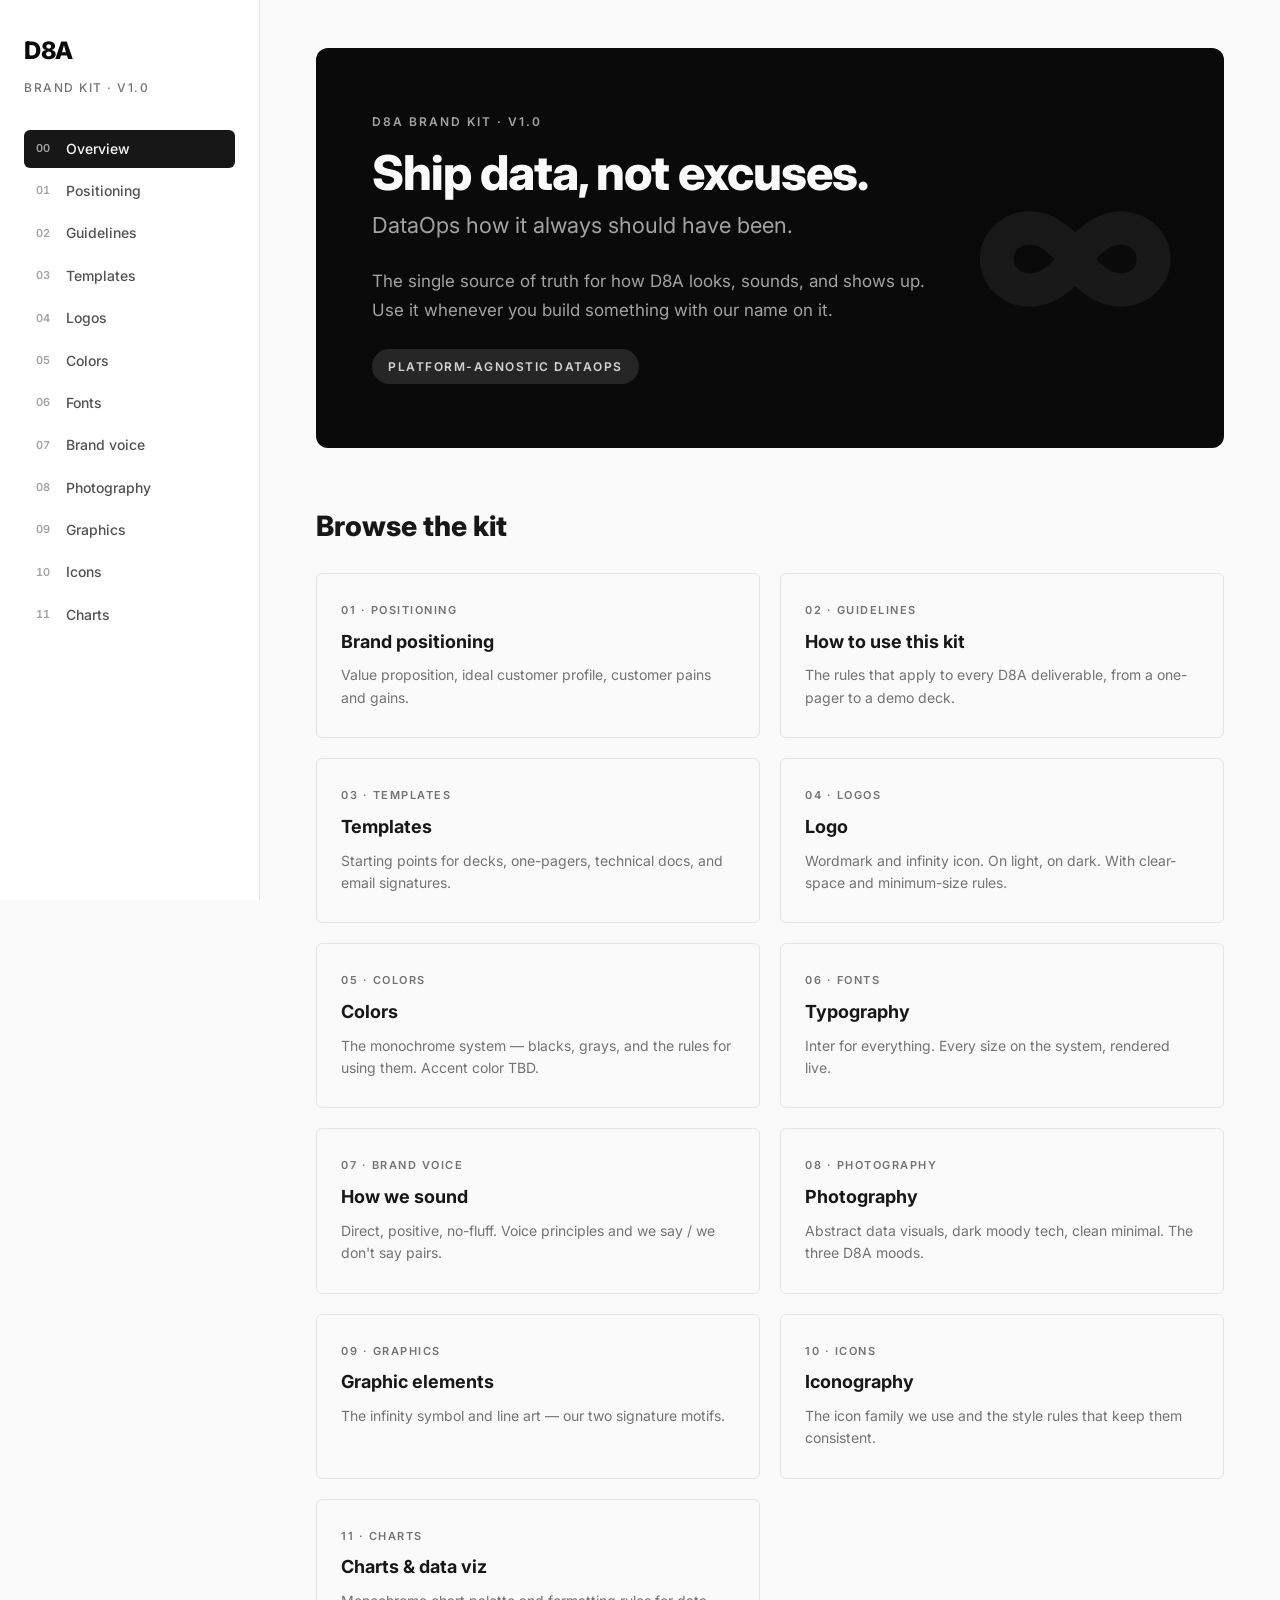
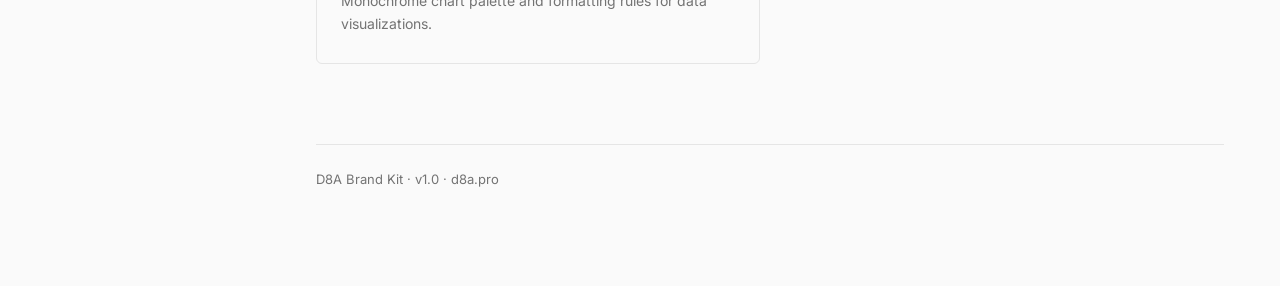
==== index.html @ 619b54b8 "Initial D8A Brand Kit v1.0 12-page static brand kit: positioning, guidelines, templates, logos, colo" ====
<!DOCTYPE html>
<html lang="en">
<head>
  <meta charset="UTF-8">
  <meta name="viewport" content="width=device-width, initial-scale=1.0">
  <title>Overview &middot; D8A Brand Kit</title>
  <link rel="preconnect" href="https://fonts.googleapis.com">
  <link href="https://fonts.googleapis.com/css2?family=Inter:wght@400;500;600;700;800;900&family=JetBrains+Mono:wght@400;500&display=swap" rel="stylesheet">
  <link rel="stylesheet" href="css/style.css">
</head>
<body>
  <div class="shell">

    <!-- Sidebar -->
    <aside class="sidebar">
      <div class="sidebar-brand">
        <h1>D8A</h1>
      </div>
      <div class="sidebar-version">Brand Kit &middot; v1.0</div>
      <nav>
        <a href="index.html" class="active"><span class="nav-num">00</span> Overview</a>
        <a href="positioning.html"><span class="nav-num">01</span> Positioning</a>
        <a href="guidelines.html"><span class="nav-num">02</span> Guidelines</a>
        <a href="templates.html"><span class="nav-num">03</span> Templates</a>
        <a href="logos.html"><span class="nav-num">04</span> Logos</a>
        <a href="colors.html"><span class="nav-num">05</span> Colors</a>
        <a href="fonts.html"><span class="nav-num">06</span> Fonts</a>
        <a href="voice.html"><span class="nav-num">07</span> Brand voice</a>
        <a href="photos.html"><span class="nav-num">08</span> Photography</a>
        <a href="graphics.html"><span class="nav-num">09</span> Graphics</a>
        <a href="icons.html"><span class="nav-num">10</span> Icons</a>
        <a href="charts.html"><span class="nav-num">11</span> Charts</a>
      </nav>
    </aside>

    <!-- Main -->
    <main class="main">

      <!-- Hero -->
      <div class="hero">
        <div class="section-label">D8A Brand Kit &middot; v1.0</div>
        <h2>Ship data, not excuses.</h2>
        <div class="tagline-sub">DataOps how it always should have been.</div>
        <p class="intro">
          The single source of truth for how D8A looks, sounds, and shows up.
          Use it whenever you build something with our name on it.
        </p>
        <span class="badge">Platform-agnostic DataOps</span>
        <div class="hero-motif">&infin;</div>
      </div>

      <!-- Browse -->
      <h2 style="font-size:28px; font-weight:800; margin-bottom:24px;">Browse the kit</h2>

      <div class="index-grid">

        <a href="positioning.html" class="index-card">
          <div class="num">01 &middot; Positioning</div>
          <h3>Brand positioning</h3>
          <p>Value proposition, ideal customer profile, customer pains and gains.</p>
        </a>

        <a href="guidelines.html" class="index-card">
          <div class="num">02 &middot; Guidelines</div>
          <h3>How to use this kit</h3>
          <p>The rules that apply to every D8A deliverable, from a one-pager to a demo deck.</p>
        </a>

        <a href="templates.html" class="index-card">
          <div class="num">03 &middot; Templates</div>
          <h3>Templates</h3>
          <p>Starting points for decks, one-pagers, technical docs, and email signatures.</p>
        </a>

        <a href="logos.html" class="index-card">
          <div class="num">04 &middot; Logos</div>
          <h3>Logo</h3>
          <p>Wordmark and infinity icon. On light, on dark. With clear-space and minimum-size rules.</p>
        </a>

        <a href="colors.html" class="index-card">
          <div class="num">05 &middot; Colors</div>
          <h3>Colors</h3>
          <p>The monochrome system &mdash; blacks, grays, and the rules for using them. Accent color TBD.</p>
        </a>

        <a href="fonts.html" class="index-card">
          <div class="num">06 &middot; Fonts</div>
          <h3>Typography</h3>
          <p>Inter for everything. Every size on the system, rendered live.</p>
        </a>

        <a href="voice.html" class="index-card">
          <div class="num">07 &middot; Brand voice</div>
          <h3>How we sound</h3>
          <p>Direct, positive, no-fluff. Voice principles and we say / we don't say pairs.</p>
        </a>

        <a href="photos.html" class="index-card">
          <div class="num">08 &middot; Photography</div>
          <h3>Photography</h3>
          <p>Abstract data visuals, dark moody tech, clean minimal. The three D8A moods.</p>
        </a>

        <a href="graphics.html" class="index-card">
          <div class="num">09 &middot; Graphics</div>
          <h3>Graphic elements</h3>
          <p>The infinity symbol and line art &mdash; our two signature motifs.</p>
        </a>

        <a href="icons.html" class="index-card">
          <div class="num">10 &middot; Icons</div>
          <h3>Iconography</h3>
          <p>The icon family we use and the style rules that keep them consistent.</p>
        </a>

        <a href="charts.html" class="index-card">
          <div class="num">11 &middot; Charts</div>
          <h3>Charts &amp; data viz</h3>
          <p>Monochrome chart palette and formatting rules for data visualizations.</p>
        </a>

      </div>

      <div class="footer">D8A Brand Kit &middot; v1.0 &middot; d8a.pro</div>

    </main>
  </div>
</body>
</html>
---- css/style.css ----
/* =========================================================
   D8A Brand Kit — style.css
   Monochrome system · Grays + Blacks · Accent TBD
   ========================================================= */

/* --- Custom Properties ---------------------------------- */
:root {
  /* Brand grays */
  --black:       #0a0a0a;
  --gray-950:    #171717;
  --gray-900:    #1a1a1a;
  --gray-800:    #262626;
  --gray-700:    #404040;
  --gray-600:    #525252;
  --gray-500:    #737373;
  --gray-400:    #a3a3a3;
  --gray-300:    #d4d4d4;
  --gray-200:    #e5e5e5;
  --gray-100:    #f5f5f5;
  --white:       #fafafa;

  /* Accent — placeholder, swap when ready */
  --accent:      #0a0a0a;
  --accent-soft:  #e5e5e5;

  /* Semantic */
  --bg:          var(--white);
  --fg:          var(--gray-950);
  --muted:       var(--gray-500);
  --border:      var(--gray-200);
  --surface:     #ffffff;

  /* Typography */
  --font-body:   'Inter', -apple-system, BlinkMacSystemFont, 'Segoe UI', sans-serif;
  --font-mono:   'JetBrains Mono', 'Fira Code', 'Consolas', monospace;

  /* Spacing */
  --sidebar-w:   260px;
  --content-max: 960px;
  --radius:      6px;
}

/* --- Reset ---------------------------------------------- */
*, *::before, *::after { box-sizing: border-box; margin: 0; padding: 0; }

html {
  font-size: 16px;
  -webkit-font-smoothing: antialiased;
  -moz-osx-font-smoothing: grayscale;
}

body {
  font-family: var(--font-body);
  color: var(--fg);
  background: var(--bg);
  line-height: 1.6;
}

a { color: inherit; text-decoration: none; }
img { max-width: 100%; display: block; }

/* --- Shell ---------------------------------------------- */
.shell {
  display: grid;
  grid-template-columns: var(--sidebar-w) 1fr;
  min-height: 100vh;
}

/* --- Sidebar -------------------------------------------- */
.sidebar {
  position: sticky;
  top: 0;
  width: var(--sidebar-w);
  height: 100vh;
  overflow-y: auto;
  padding: 32px 24px;
  border-right: 1px solid var(--border);
  background: var(--surface);
  z-index: 100;
}

.sidebar-brand {
  margin-bottom: 8px;
}

.sidebar-brand h1 {
  font-size: 24px;
  font-weight: 800;
  letter-spacing: -0.5px;
  color: var(--black);
}

.sidebar-version {
  font-size: 12px;
  font-weight: 500;
  color: var(--muted);
  text-transform: uppercase;
  letter-spacing: 1.5px;
  margin-bottom: 32px;
}

.sidebar nav {
  display: flex;
  flex-direction: column;
  gap: 4px;
}

.sidebar nav a {
  display: flex;
  align-items: center;
  gap: 12px;
  padding: 8px 12px;
  border-radius: var(--radius);
  font-size: 14px;
  font-weight: 500;
  color: var(--gray-600);
  transition: background 120ms ease, color 120ms ease;
}

.sidebar nav a:hover {
  background: var(--gray-100);
  color: var(--fg);
}

.sidebar nav a.active {
  background: var(--gray-950);
  color: var(--white);
}

.nav-num {
  font-size: 11px;
  font-weight: 600;
  font-variant-numeric: tabular-nums;
  color: var(--gray-400);
  min-width: 18px;
}

.sidebar nav a.active .nav-num {
  color: var(--gray-400);
}

/* --- Main ----------------------------------------------- */
.main {
  grid-column: 2;
  padding: 48px 56px 96px;
  max-width: calc(var(--content-max) + 112px);
}

/* --- Page Header ---------------------------------------- */
.page-header {
  margin-bottom: 56px;
}

.page-header .section-label {
  font-size: 12px;
  font-weight: 600;
  text-transform: uppercase;
  letter-spacing: 2px;
  color: var(--muted);
  margin-bottom: 12px;
}

.page-header h2 {
  font-size: 36px;
  font-weight: 800;
  letter-spacing: -0.5px;
  line-height: 1.15;
  margin-bottom: 16px;
}

.page-header .intro {
  font-size: 17px;
  color: var(--gray-600);
  max-width: 640px;
  line-height: 1.7;
}

/* --- Hero (overview) ------------------------------------ */
.hero {
  background: var(--black);
  color: var(--white);
  border-radius: 12px;
  padding: 64px 56px;
  margin-bottom: 56px;
  position: relative;
  overflow: hidden;
}

.hero .section-label {
  font-size: 12px;
  font-weight: 600;
  text-transform: uppercase;
  letter-spacing: 2px;
  color: var(--gray-400);
  margin-bottom: 16px;
}

.hero h2 {
  font-size: 48px;
  font-weight: 800;
  letter-spacing: -1px;
  line-height: 1.1;
  margin-bottom: 8px;
}

.hero .tagline-sub {
  font-size: 22px;
  font-weight: 400;
  color: var(--gray-400);
  margin-bottom: 24px;
}

.hero .intro {
  font-size: 17px;
  color: var(--gray-400);
  max-width: 560px;
  line-height: 1.7;
}

.hero .badge {
  display: inline-block;
  background: var(--gray-800);
  color: var(--gray-300);
  font-size: 12px;
  font-weight: 600;
  text-transform: uppercase;
  letter-spacing: 1.5px;
  padding: 8px 16px;
  border-radius: 999px;
  margin-top: 24px;
}

.hero-motif {
  position: absolute;
  right: 48px;
  top: 50%;
  transform: translateY(-50%);
  opacity: 0.06;
  font-size: 200px;
  font-weight: 900;
  line-height: 1;
  pointer-events: none;
  user-select: none;
}

/* --- Section -------------------------------------------- */
.section {
  margin-bottom: 56px;
}

.section h3 {
  font-size: 22px;
  font-weight: 700;
  margin-bottom: 16px;
  letter-spacing: -0.3px;
}

.section h4 {
  font-size: 16px;
  font-weight: 700;
  margin-bottom: 12px;
}

.section p,
.section li {
  font-size: 15px;
  color: var(--gray-600);
  line-height: 1.7;
}

.section ul,
.section ol {
  padding-left: 20px;
}

.section ul li,
.section ol li {
  margin-bottom: 8px;
}

/* --- Index Grid ----------------------------------------- */
.index-grid {
  display: grid;
  grid-template-columns: repeat(2, 1fr);
  gap: 20px;
}

.index-card {
  border: 1px solid var(--border);
  border-radius: var(--radius);
  padding: 28px 24px;
  transition: border-color 150ms ease, background 150ms ease;
  display: block;
}

.index-card:hover {
  border-color: var(--gray-400);
  background: var(--gray-100);
}

.index-card .num {
  font-size: 11px;
  font-weight: 600;
  text-transform: uppercase;
  letter-spacing: 1.5px;
  color: var(--muted);
  margin-bottom: 8px;
}

.index-card h3 {
  font-size: 18px;
  font-weight: 700;
  margin-bottom: 8px;
}

.index-card p {
  font-size: 14px;
  color: var(--gray-500);
  line-height: 1.6;
}

/* --- Color Swatches ------------------------------------- */
.swatch-grid {
  display: grid;
  grid-template-columns: repeat(auto-fill, minmax(200px, 1fr));
  gap: 20px;
}

.swatch {
  border: 1px solid var(--border);
  border-radius: var(--radius);
  overflow: hidden;
  cursor: pointer;
  transition: border-color 150ms ease;
}

.swatch:hover {
  border-color: var(--gray-400);
}

.swatch .color {
  height: 100px;
}

.swatch .meta {
  padding: 14px 16px;
}

.swatch .name {
  font-size: 14px;
  font-weight: 700;
  margin-bottom: 2px;
}

.swatch .hex {
  font-size: 13px;
  font-family: var(--font-mono);
  color: var(--muted);
}

.swatch .usage {
  font-size: 12px;
  color: var(--gray-400);
  margin-top: 6px;
}

/* --- Color Values Table --------------------------------- */
.color-table {
  width: 100%;
  border-collapse: collapse;
  font-size: 14px;
  margin-top: 16px;
}

.color-table th,
.color-table td {
  text-align: left;
  padding: 10px 16px;
  border-bottom: 1px solid var(--border);
}

.color-table th {
  font-weight: 600;
  font-size: 12px;
  text-transform: uppercase;
  letter-spacing: 1px;
  color: var(--muted);
}

.color-table td {
  font-family: var(--font-mono);
  font-size: 13px;
}

/* --- Type Specimen -------------------------------------- */
.type-specimen {
  margin-bottom: 32px;
  padding: 24px;
  border: 1px solid var(--border);
  border-radius: var(--radius);
}

.type-specimen .sample {
  margin-bottom: 12px;
}

.type-specimen .spec {
  font-size: 12px;
  font-family: var(--font-mono);
  color: var(--muted);
}

/* --- Do / Don't ----------------------------------------- */
.do-dont-grid {
  display: grid;
  grid-template-columns: 1fr 1fr;
  gap: 20px;
}

.do-card,
.dont-card {
  border: 1px solid var(--border);
  border-radius: var(--radius);
  padding: 24px;
}

.do-card {
  border-top: 3px solid var(--gray-950);
}

.dont-card {
  border-top: 3px solid var(--gray-400);
}

.do-card .label,
.dont-card .label {
  font-size: 12px;
  font-weight: 700;
  text-transform: uppercase;
  letter-spacing: 1.5px;
  margin-bottom: 12px;
}

.do-card .label { color: var(--gray-950); }
.dont-card .label { color: var(--gray-400); }

.do-card blockquote,
.dont-card blockquote {
  font-size: 15px;
  line-height: 1.6;
  margin-bottom: 8px;
  font-style: italic;
}

.do-card .reason,
.dont-card .reason {
  font-size: 13px;
  color: var(--muted);
}

/* --- Two-Col Compare ------------------------------------ */
.two-col {
  display: grid;
  grid-template-columns: 1fr 1fr;
  gap: 24px;
}

.two-col .col h4 {
  margin-bottom: 12px;
}

.two-col .col ul {
  list-style: none;
  padding: 0;
}

.two-col .col ul li {
  padding: 8px 0;
  border-bottom: 1px solid var(--border);
  font-size: 15px;
}

/* --- Pain / Gain Cards ---------------------------------- */
.pain-gain-grid {
  display: grid;
  grid-template-columns: 1fr 1fr;
  gap: 16px;
}

.pain-card,
.gain-card {
  border: 1px solid var(--border);
  border-radius: var(--radius);
  padding: 20px;
}

.pain-card .num,
.gain-card .num {
  font-size: 11px;
  font-weight: 700;
  color: var(--muted);
  margin-bottom: 6px;
}

.pain-card h4,
.gain-card h4 {
  font-size: 15px;
  font-weight: 700;
  margin-bottom: 6px;
}

.pain-card p,
.gain-card p {
  font-size: 13px;
  color: var(--gray-500);
  line-height: 1.6;
}

/* --- Rule Cards ----------------------------------------- */
.rule-list {
  display: flex;
  flex-direction: column;
  gap: 16px;
}

.rule {
  display: flex;
  gap: 16px;
  padding: 20px;
  border: 1px solid var(--border);
  border-radius: var(--radius);
}

.rule .rule-num {
  font-size: 14px;
  font-weight: 800;
  color: var(--gray-400);
  min-width: 32px;
}

.rule .rule-body h4 {
  font-size: 15px;
  font-weight: 700;
  margin-bottom: 4px;
}

.rule .rule-body p {
  font-size: 14px;
  color: var(--gray-500);
  line-height: 1.6;
}

/* --- Checklist ------------------------------------------ */
.checklist {
  display: flex;
  flex-direction: column;
  gap: 8px;
}

.checklist-item {
  display: flex;
  align-items: center;
  gap: 12px;
  padding: 12px 16px;
  border: 1px solid var(--border);
  border-radius: var(--radius);
  font-size: 14px;
}

.checklist-item .check {
  width: 20px;
  height: 20px;
  border: 2px solid var(--gray-300);
  border-radius: 4px;
  flex-shrink: 0;
}

/* --- ICP Cards ------------------------------------------ */
.icp-grid {
  display: grid;
  grid-template-columns: repeat(auto-fill, minmax(260px, 1fr));
  gap: 16px;
}

.icp-card {
  border: 1px solid var(--border);
  border-radius: var(--radius);
  padding: 24px;
}

.icp-card h4 {
  font-size: 16px;
  font-weight: 700;
  margin-bottom: 8px;
}

.icp-card p {
  font-size: 14px;
  color: var(--gray-500);
  line-height: 1.6;
}

/* --- Code Block ----------------------------------------- */
.code-block {
  background: var(--gray-950);
  color: var(--gray-300);
  border-radius: var(--radius);
  padding: 20px 24px;
  font-family: var(--font-mono);
  font-size: 13px;
  line-height: 1.7;
  overflow-x: auto;
  white-space: pre;
}

/* --- Photo Grid ----------------------------------------- */
.photo-grid {
  display: grid;
  grid-template-columns: repeat(3, 1fr);
  gap: 16px;
}

.photo-card {
  border: 1px solid var(--border);
  border-radius: var(--radius);
  overflow: hidden;
}

.photo-card .placeholder {
  height: 180px;
  background: var(--gray-100);
  display: flex;
  align-items: center;
  justify-content: center;
  color: var(--gray-400);
  font-size: 13px;
}

.photo-card .caption {
  padding: 12px 16px;
  font-size: 13px;
  color: var(--gray-500);
}

/* --- Logo Display --------------------------------------- */
.logo-grid {
  display: grid;
  grid-template-columns: repeat(2, 1fr);
  gap: 20px;
}

.logo-card {
  border: 1px solid var(--border);
  border-radius: var(--radius);
  padding: 48px 32px;
  display: flex;
  align-items: center;
  justify-content: center;
  min-height: 180px;
  position: relative;
}

.logo-card.bg-white  { background: #ffffff; }
.logo-card.bg-light  { background: var(--gray-100); }
.logo-card.bg-dark   { background: var(--gray-900); color: var(--white); }
.logo-card.bg-black  { background: var(--black); color: var(--white); }

.logo-card .logo-text {
  font-size: 42px;
  font-weight: 900;
  letter-spacing: -1px;
}

.logo-card .variant-label {
  position: absolute;
  bottom: 12px;
  left: 16px;
  font-size: 11px;
  font-weight: 600;
  text-transform: uppercase;
  letter-spacing: 1px;
  color: var(--muted);
}

.logo-card.bg-dark .variant-label,
.logo-card.bg-black .variant-label {
  color: var(--gray-500);
}

/* --- Chart Palette -------------------------------------- */
.chart-palette {
  display: flex;
  gap: 12px;
  margin-bottom: 24px;
}

.chart-color {
  flex: 1;
  text-align: center;
}

.chart-color .bar {
  height: 64px;
  border-radius: var(--radius);
  margin-bottom: 8px;
}

.chart-color .label {
  font-size: 12px;
  font-family: var(--font-mono);
  color: var(--muted);
}

/* --- Toast ---------------------------------------------- */
.toast {
  position: fixed;
  bottom: 24px;
  left: 50%;
  transform: translateX(-50%) translateY(100px);
  background: var(--gray-950);
  color: var(--white);
  padding: 10px 20px;
  border-radius: var(--radius);
  font-size: 13px;
  font-weight: 500;
  opacity: 0;
  transition: transform 200ms ease, opacity 200ms ease;
  z-index: 9999;
  pointer-events: none;
}

.toast.show {
  transform: translateX(-50%) translateY(0);
  opacity: 1;
}

/* --- Footer --------------------------------------------- */
.footer {
  margin-top: 80px;
  padding-top: 24px;
  border-top: 1px solid var(--border);
  font-size: 13px;
  color: var(--muted);
}

/* --- Utility -------------------------------------------- */
.mt-32 { margin-top: 32px; }
.mt-24 { margin-top: 24px; }
.mt-16 { margin-top: 16px; }
.mb-24 { margin-bottom: 24px; }
.mb-16 { margin-bottom: 16px; }
.text-mono { font-family: var(--font-mono); }
.text-muted { color: var(--muted); }
.text-sm { font-size: 13px; }

/* --- Responsive ----------------------------------------- */
@media (max-width: 900px) {
  .shell {
    grid-template-columns: 1fr;
  }

  .sidebar {
    position: static;
    width: 100%;
    height: auto;
    border-right: none;
    border-bottom: 1px solid var(--border);
    padding: 20px 24px;
  }

  .sidebar nav {
    flex-direction: row;
    flex-wrap: wrap;
    gap: 4px;
  }

  .main {
    grid-column: 1;
    padding: 32px 24px 64px;
  }

  .hero {
    padding: 40px 32px;
  }

  .hero h2 {
    font-size: 32px;
  }

  .index-grid,
  .do-dont-grid,
  .two-col,
  .pain-gain-grid,
  .logo-grid {
    grid-template-columns: 1fr;
  }

  .photo-grid {
    grid-template-columns: 1fr 1fr;
  }
}

@media (max-width: 600px) {
  .photo-grid {
    grid-template-columns: 1fr;
  }

  .swatch-grid {
    grid-template-columns: 1fr 1fr;
  }

  .chart-palette {
    flex-wrap: wrap;
  }
}
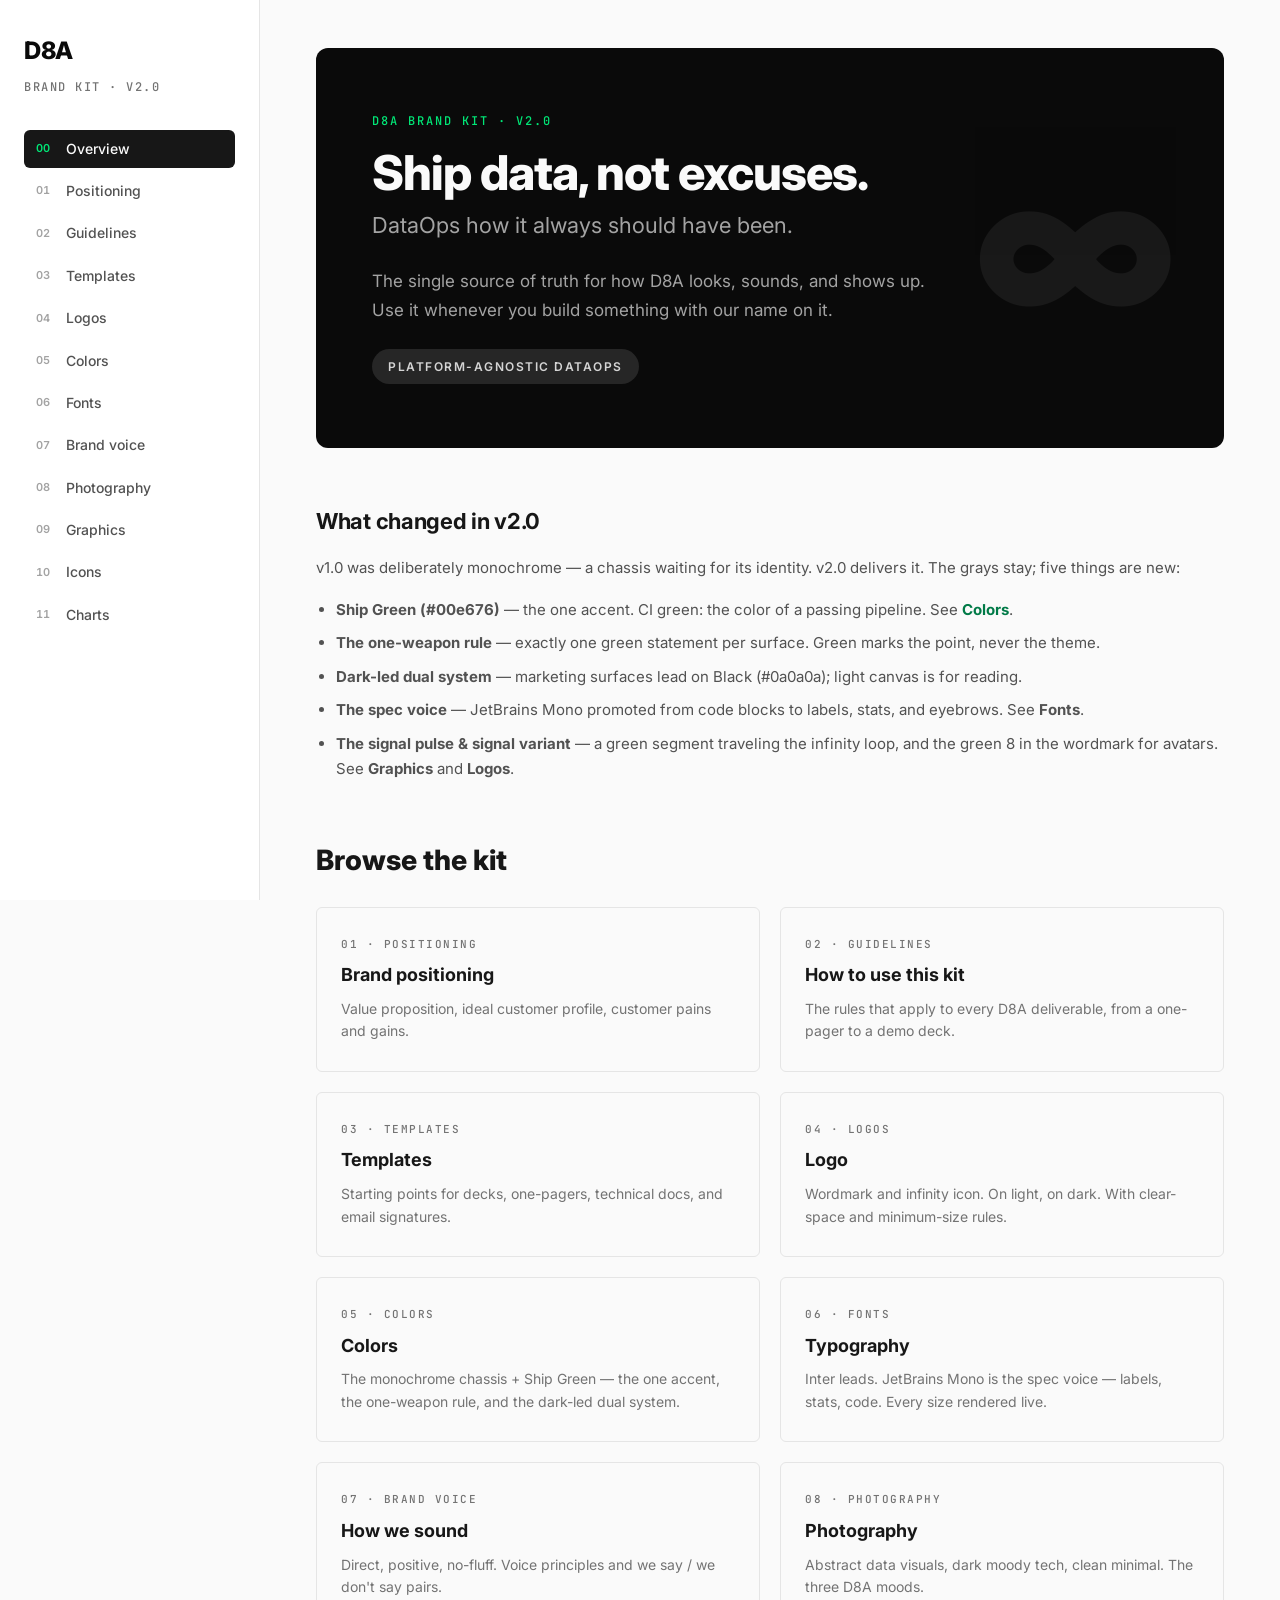
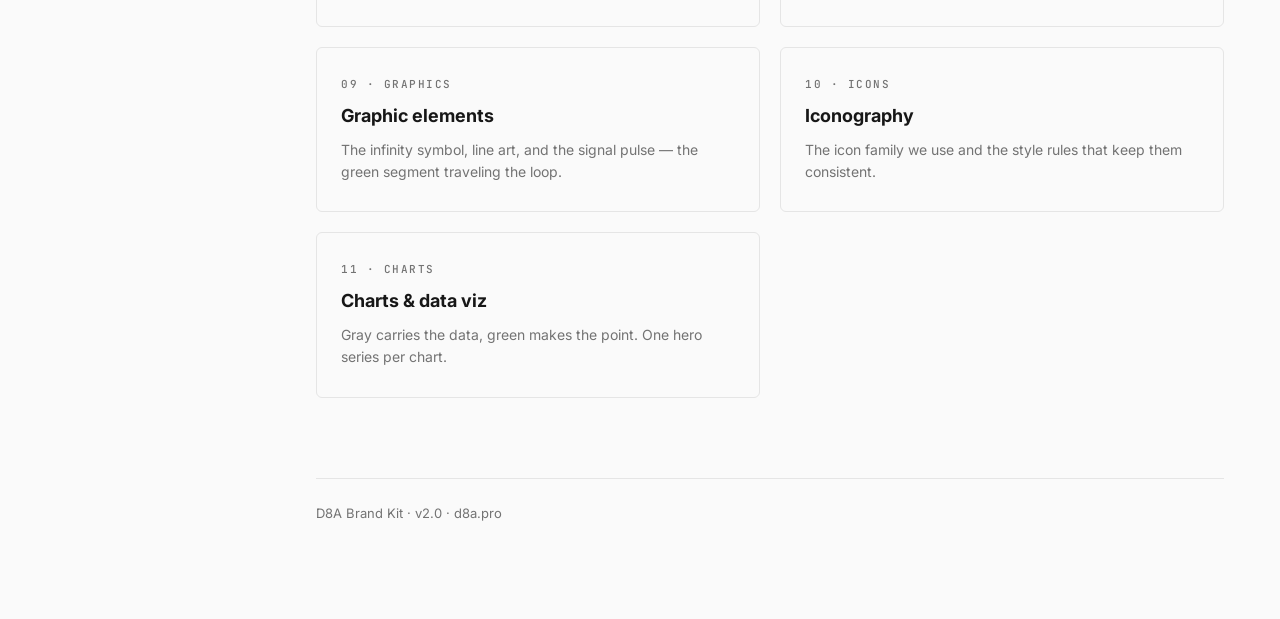
==== commit fe2d2acb: "Brand Kit v2.0: Ship Green identity on the monochrome chassis v1.0 reserved the accent slot on purpo" ====
--- a/index.html
+++ b/index.html
@@ -16,7 +16,7 @@
       <div class="sidebar-brand">
         <h1>D8A</h1>
       </div>
-      <div class="sidebar-version">Brand Kit &middot; v1.0</div>
+      <div class="sidebar-version">Brand Kit &middot; v2.0</div>
       <nav>
         <a href="index.html" class="active"><span class="nav-num">00</span> Overview</a>
         <a href="positioning.html"><span class="nav-num">01</span> Positioning</a>
@@ -38,7 +38,7 @@
 
       <!-- Hero -->
       <div class="hero">
-        <div class="section-label">D8A Brand Kit &middot; v1.0</div>
+        <div class="section-label">D8A Brand Kit &middot; v2.0</div>
         <h2>Ship data, not excuses.</h2>
         <div class="tagline-sub">DataOps how it always should have been.</div>
         <p class="intro">
@@ -47,6 +47,19 @@
         </p>
         <span class="badge">Platform-agnostic DataOps</span>
         <div class="hero-motif">&infin;</div>
+      </div>
+
+      <!-- What changed -->
+      <div class="section">
+        <h3>What changed in v2.0</h3>
+        <p class="mb-16">v1.0 was deliberately monochrome &mdash; a chassis waiting for its identity. v2.0 delivers it. The grays stay; five things are new:</p>
+        <ul>
+          <li><strong>Ship Green (#00e676)</strong> &mdash; the one accent. CI green: the color of a passing pipeline. See <a href="colors.html" class="text-green"><strong>Colors</strong></a>.</li>
+          <li><strong>The one-weapon rule</strong> &mdash; exactly one green statement per surface. Green marks the point, never the theme.</li>
+          <li><strong>Dark-led dual system</strong> &mdash; marketing surfaces lead on Black (#0a0a0a); light canvas is for reading.</li>
+          <li><strong>The spec voice</strong> &mdash; JetBrains Mono promoted from code blocks to labels, stats, and eyebrows. See <a href="fonts.html"><strong>Fonts</strong></a>.</li>
+          <li><strong>The signal pulse &amp; signal variant</strong> &mdash; a green segment traveling the infinity loop, and the green 8 in the wordmark for avatars. See <a href="graphics.html"><strong>Graphics</strong></a> and <a href="logos.html"><strong>Logos</strong></a>.</li>
+        </ul>
       </div>
 
       <!-- Browse -->
@@ -81,13 +94,13 @@
         <a href="colors.html" class="index-card">
           <div class="num">05 &middot; Colors</div>
           <h3>Colors</h3>
-          <p>The monochrome system &mdash; blacks, grays, and the rules for using them. Accent color TBD.</p>
+          <p>The monochrome chassis + Ship Green &mdash; the one accent, the one-weapon rule, and the dark-led dual system.</p>
         </a>
 
         <a href="fonts.html" class="index-card">
           <div class="num">06 &middot; Fonts</div>
           <h3>Typography</h3>
-          <p>Inter for everything. Every size on the system, rendered live.</p>
+          <p>Inter leads. JetBrains Mono is the spec voice &mdash; labels, stats, code. Every size rendered live.</p>
         </a>
 
         <a href="voice.html" class="index-card">
@@ -105,7 +118,7 @@
         <a href="graphics.html" class="index-card">
           <div class="num">09 &middot; Graphics</div>
           <h3>Graphic elements</h3>
-          <p>The infinity symbol and line art &mdash; our two signature motifs.</p>
+          <p>The infinity symbol, line art, and the signal pulse &mdash; the green segment traveling the loop.</p>
         </a>
 
         <a href="icons.html" class="index-card">
@@ -117,12 +130,12 @@
         <a href="charts.html" class="index-card">
           <div class="num">11 &middot; Charts</div>
           <h3>Charts &amp; data viz</h3>
-          <p>Monochrome chart palette and formatting rules for data visualizations.</p>
+          <p>Gray carries the data, green makes the point. One hero series per chart.</p>
         </a>
 
       </div>
 
-      <div class="footer">D8A Brand Kit &middot; v1.0 &middot; d8a.pro</div>
+      <div class="footer">D8A Brand Kit &middot; v2.0 &middot; d8a.pro</div>
 
     </main>
   </div>
--- a/css/style.css
+++ b/css/style.css
@@ -1,6 +1,6 @@
 /* =========================================================
    D8A Brand Kit — style.css
-   Monochrome system · Grays + Blacks · Accent TBD
+   Monochrome chassis · Ship Green accent · Dark-led
    ========================================================= */
 
 /* --- Custom Properties ---------------------------------- */
@@ -19,9 +19,15 @@
   --gray-100:    #f5f5f5;
   --white:       #fafafa;
 
-  /* Accent — placeholder, swap when ready */
-  --accent:      #0a0a0a;
-  --accent-soft:  #e5e5e5;
+  /* Ship Green — the one accent. The color of a passing pipeline. */
+  --green:       #00e676;  /* signal — dark canvas only */
+  --green-600:   #00a85c;  /* UI accents, large text on light */
+  --green-700:   #007a47;  /* body-size text and links on light */
+  --green-tint:  #e6f9ef;  /* subtle fills on light */
+  --green-glow:  rgba(0, 230, 118, 0.12);  /* subtle fills on dark */
+
+  --accent:      var(--green-600);
+  --accent-soft: var(--green-tint);
 
   /* Semantic */
   --bg:          var(--white);
@@ -91,6 +97,7 @@
 }
 
 .sidebar-version {
+  font-family: var(--font-mono);
   font-size: 12px;
   font-weight: 500;
   color: var(--muted);
@@ -136,7 +143,7 @@
 }
 
 .sidebar nav a.active .nav-num {
-  color: var(--gray-400);
+  color: var(--green);
 }
 
 /* --- Main ----------------------------------------------- */
@@ -152,8 +159,9 @@
 }
 
 .page-header .section-label {
+  font-family: var(--font-mono);
   font-size: 12px;
-  font-weight: 600;
+  font-weight: 500;
   text-transform: uppercase;
   letter-spacing: 2px;
   color: var(--muted);
@@ -187,11 +195,12 @@
 }
 
 .hero .section-label {
+  font-family: var(--font-mono);
   font-size: 12px;
-  font-weight: 600;
+  font-weight: 500;
   text-transform: uppercase;
   letter-spacing: 2px;
-  color: var(--gray-400);
+  color: var(--green);
   margin-bottom: 16px;
 }
 
@@ -299,8 +308,9 @@
 }
 
 .index-card .num {
+  font-family: var(--font-mono);
   font-size: 11px;
-  font-weight: 600;
+  font-weight: 500;
   text-transform: uppercase;
   letter-spacing: 1.5px;
   color: var(--muted);
@@ -425,7 +435,7 @@
 }
 
 .do-card {
-  border-top: 3px solid var(--gray-950);
+  border-top: 3px solid var(--green-600);
 }
 
 .dont-card {
@@ -441,7 +451,7 @@
   margin-bottom: 12px;
 }
 
-.do-card .label { color: var(--gray-950); }
+.do-card .label { color: var(--green-700); }
 .dont-card .label { color: var(--gray-400); }
 
 .do-card blockquote,
@@ -675,8 +685,9 @@
   position: absolute;
   bottom: 12px;
   left: 16px;
+  font-family: var(--font-mono);
   font-size: 11px;
-  font-weight: 600;
+  font-weight: 500;
   text-transform: uppercase;
   letter-spacing: 1px;
   color: var(--muted);
@@ -743,6 +754,82 @@
   color: var(--muted);
 }
 
+/* --- Canvas demos (colors page) -------------------------- */
+.canvas-demo {
+  border-radius: var(--radius);
+  padding: 40px 36px;
+  border: 1px solid var(--border);
+  background: #ffffff;
+}
+
+.canvas-demo.dark {
+  background: var(--black);
+  border-color: var(--black);
+}
+
+.canvas-demo .demo-eyebrow {
+  font-family: var(--font-mono);
+  font-size: 11px;
+  font-weight: 500;
+  text-transform: uppercase;
+  letter-spacing: 1.5px;
+  color: var(--green-700);
+  margin-bottom: 12px;
+}
+
+.canvas-demo.dark .demo-eyebrow {
+  color: var(--green);
+}
+
+.canvas-demo .demo-headline {
+  font-size: 24px;
+  font-weight: 800;
+  letter-spacing: -0.5px;
+  line-height: 1.2;
+  color: var(--black);
+  margin-bottom: 8px;
+}
+
+.canvas-demo.dark .demo-headline {
+  color: var(--white);
+}
+
+.canvas-demo .demo-body {
+  font-size: 14px;
+  line-height: 1.6;
+  color: var(--gray-600);
+  margin-bottom: 20px;
+}
+
+.canvas-demo.dark .demo-body {
+  color: var(--gray-400);
+}
+
+.demo-cta {
+  display: inline-block;
+  font-size: 14px;
+  font-weight: 600;
+  padding: 10px 20px;
+  border-radius: var(--radius);
+  background: var(--green-600);
+  color: #ffffff;
+}
+
+.canvas-demo.dark .demo-cta {
+  background: var(--green);
+  color: var(--black);
+}
+
+/* --- Signal pulse (graphics page) ------------------------- */
+.pulse-path {
+  stroke-dasharray: 60 340;
+  animation: d8a-pulse 3s linear infinite;
+}
+
+@keyframes d8a-pulse {
+  to { stroke-dashoffset: -400; }
+}
+
 /* --- Utility -------------------------------------------- */
 .mt-32 { margin-top: 32px; }
 .mt-24 { margin-top: 24px; }
@@ -752,6 +839,7 @@
 .text-mono { font-family: var(--font-mono); }
 .text-muted { color: var(--muted); }
 .text-sm { font-size: 13px; }
+.text-green { color: var(--green-700); }
 
 /* --- Responsive ----------------------------------------- */
 @media (max-width: 900px) {
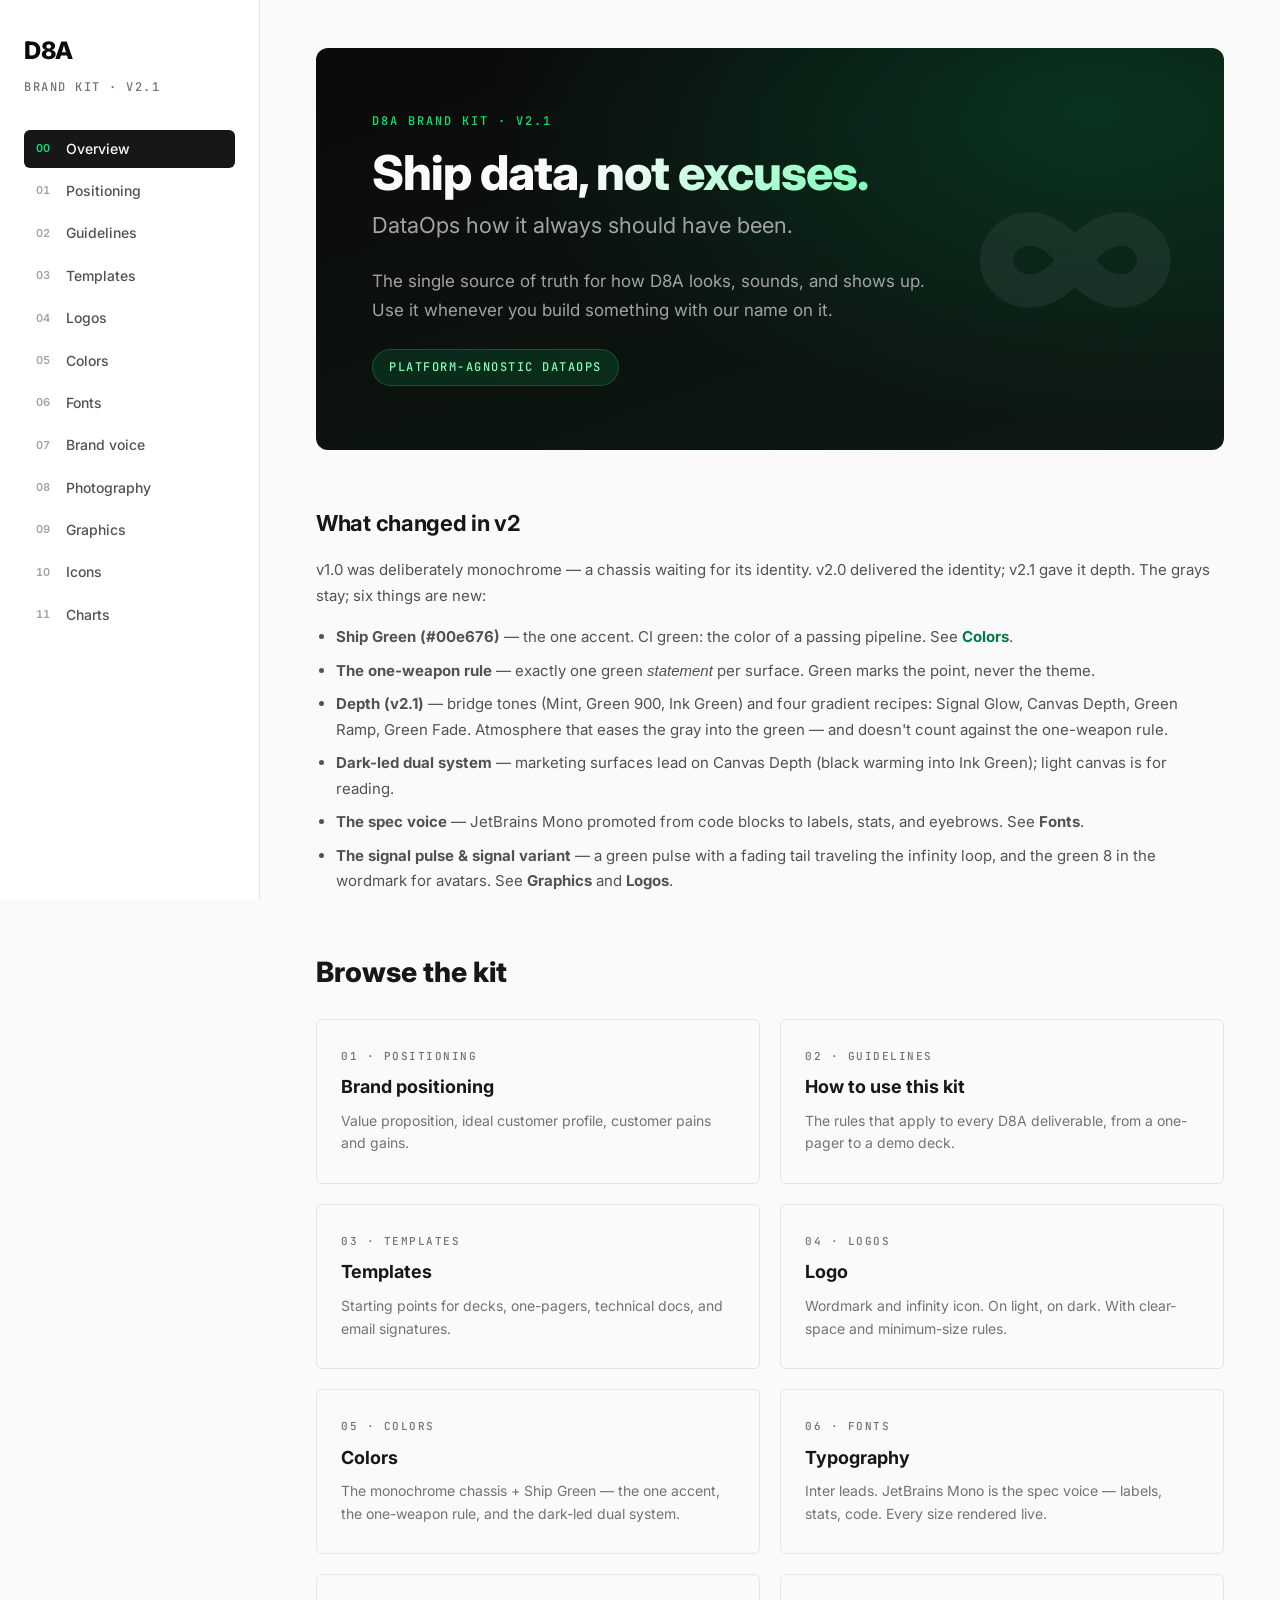
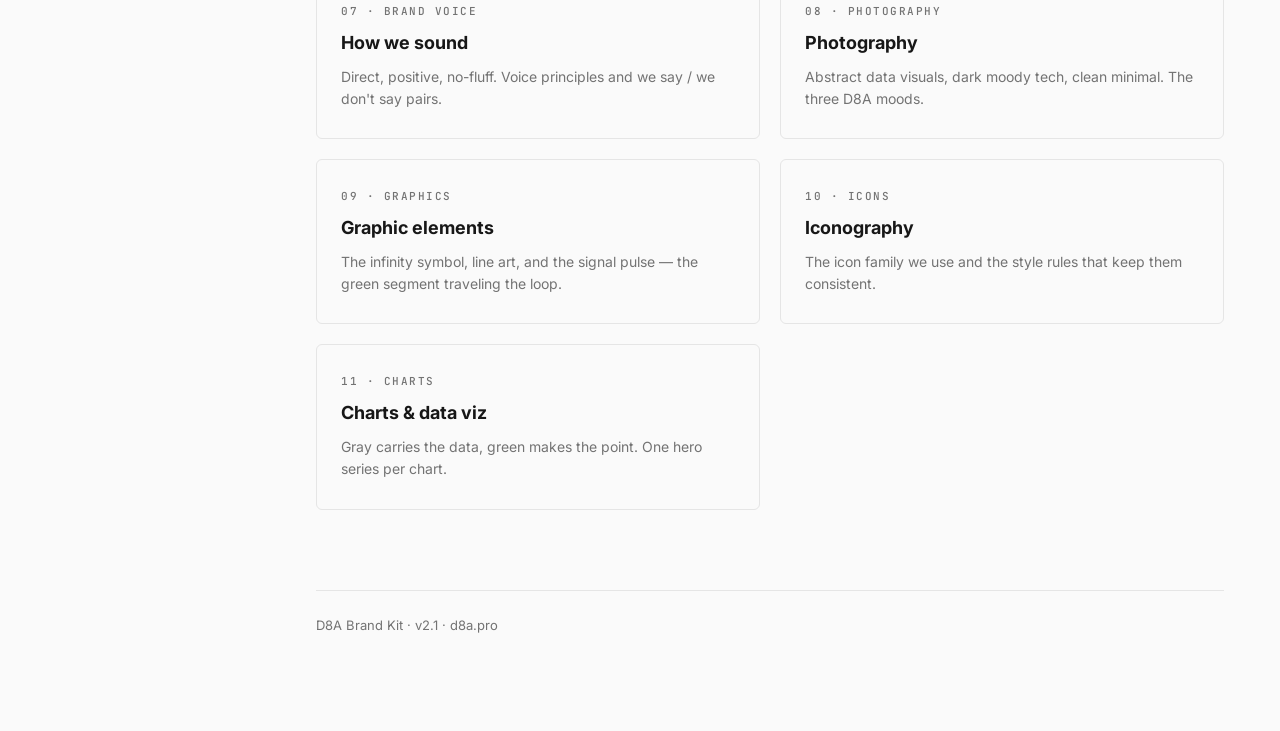
==== commit 54359c7d: "Brand Kit v2.1: Depth — bridge tones, gradient recipes, signal glow Feedback on v2.0: too binary — g" ====
--- a/index.html
+++ b/index.html
@@ -16,7 +16,7 @@
       <div class="sidebar-brand">
         <h1>D8A</h1>
       </div>
-      <div class="sidebar-version">Brand Kit &middot; v2.0</div>
+      <div class="sidebar-version">Brand Kit &middot; v2.1</div>
       <nav>
         <a href="index.html" class="active"><span class="nav-num">00</span> Overview</a>
         <a href="positioning.html"><span class="nav-num">01</span> Positioning</a>
@@ -38,7 +38,7 @@
 
       <!-- Hero -->
       <div class="hero">
-        <div class="section-label">D8A Brand Kit &middot; v2.0</div>
+        <div class="section-label">D8A Brand Kit &middot; v2.1</div>
         <h2>Ship data, not excuses.</h2>
         <div class="tagline-sub">DataOps how it always should have been.</div>
         <p class="intro">
@@ -51,14 +51,15 @@
 
       <!-- What changed -->
       <div class="section">
-        <h3>What changed in v2.0</h3>
-        <p class="mb-16">v1.0 was deliberately monochrome &mdash; a chassis waiting for its identity. v2.0 delivers it. The grays stay; five things are new:</p>
+        <h3>What changed in v2</h3>
+        <p class="mb-16">v1.0 was deliberately monochrome &mdash; a chassis waiting for its identity. v2.0 delivered the identity; v2.1 gave it depth. The grays stay; six things are new:</p>
         <ul>
           <li><strong>Ship Green (#00e676)</strong> &mdash; the one accent. CI green: the color of a passing pipeline. See <a href="colors.html" class="text-green"><strong>Colors</strong></a>.</li>
-          <li><strong>The one-weapon rule</strong> &mdash; exactly one green statement per surface. Green marks the point, never the theme.</li>
-          <li><strong>Dark-led dual system</strong> &mdash; marketing surfaces lead on Black (#0a0a0a); light canvas is for reading.</li>
+          <li><strong>The one-weapon rule</strong> &mdash; exactly one green <em>statement</em> per surface. Green marks the point, never the theme.</li>
+          <li><strong>Depth (v2.1)</strong> &mdash; bridge tones (Mint, Green 900, Ink Green) and four gradient recipes: Signal Glow, Canvas Depth, Green Ramp, Green Fade. Atmosphere that eases the gray into the green &mdash; and doesn't count against the one-weapon rule.</li>
+          <li><strong>Dark-led dual system</strong> &mdash; marketing surfaces lead on Canvas Depth (black warming into Ink Green); light canvas is for reading.</li>
           <li><strong>The spec voice</strong> &mdash; JetBrains Mono promoted from code blocks to labels, stats, and eyebrows. See <a href="fonts.html"><strong>Fonts</strong></a>.</li>
-          <li><strong>The signal pulse &amp; signal variant</strong> &mdash; a green segment traveling the infinity loop, and the green 8 in the wordmark for avatars. See <a href="graphics.html"><strong>Graphics</strong></a> and <a href="logos.html"><strong>Logos</strong></a>.</li>
+          <li><strong>The signal pulse &amp; signal variant</strong> &mdash; a green pulse with a fading tail traveling the infinity loop, and the green 8 in the wordmark for avatars. See <a href="graphics.html"><strong>Graphics</strong></a> and <a href="logos.html"><strong>Logos</strong></a>.</li>
         </ul>
       </div>
 
@@ -135,7 +136,7 @@
 
       </div>
 
-      <div class="footer">D8A Brand Kit &middot; v2.0 &middot; d8a.pro</div>
+      <div class="footer">D8A Brand Kit &middot; v2.1 &middot; d8a.pro</div>
 
     </main>
   </div>
--- a/css/style.css
+++ b/css/style.css
@@ -29,6 +29,17 @@
   --accent:      var(--green-600);
   --accent-soft: var(--green-tint);
 
+  /* Depth (v2.1) — bridge tones between the grays and the green */
+  --green-300:   #7dffb8;  /* mint — gradient endpoints and text on green-tinted darks */
+  --green-900:   #0f2b1c;  /* deep green surface — badges and fills on dark */
+  --ink-green:   #0d1a13;  /* green-tinted black — canvas depth endpoint */
+
+  /* Depth (v2.1) — gradient recipes. One hue family per gradient, or a fade to transparent. */
+  --grad-canvas: linear-gradient(160deg, #0a0a0a 0%, #0d1a13 100%);
+  --grad-green:  linear-gradient(135deg, #00e676 0%, #00a85c 100%);
+  --grad-fade:   linear-gradient(180deg, rgba(0, 230, 118, 0.25) 0%, rgba(0, 230, 118, 0) 100%);
+  --glow-signal: radial-gradient(120% 140% at 85% 15%, rgba(0, 230, 118, 0.16) 0%, rgba(0, 230, 118, 0) 55%);
+
   /* Semantic */
   --bg:          var(--white);
   --fg:          var(--gray-950);
@@ -185,7 +196,7 @@
 
 /* --- Hero (overview) ------------------------------------ */
 .hero {
-  background: var(--black);
+  background: var(--glow-signal), var(--grad-canvas);
   color: var(--white);
   border-radius: 12px;
   padding: 64px 56px;
@@ -210,6 +221,11 @@
   letter-spacing: -1px;
   line-height: 1.1;
   margin-bottom: 8px;
+  background: linear-gradient(120deg, var(--white) 45%, var(--green-300) 100%);
+  -webkit-background-clip: text;
+  background-clip: text;
+  color: transparent;
+  width: fit-content;
 }
 
 .hero .tagline-sub {
@@ -228,10 +244,12 @@
 
 .hero .badge {
   display: inline-block;
-  background: var(--gray-800);
-  color: var(--gray-300);
+  background: var(--green-glow);
+  border: 1px solid rgba(0, 230, 118, 0.25);
+  color: var(--green-300);
+  font-family: var(--font-mono);
   font-size: 12px;
-  font-weight: 600;
+  font-weight: 500;
   text-transform: uppercase;
   letter-spacing: 1.5px;
   padding: 8px 16px;
@@ -763,7 +781,7 @@
 }
 
 .canvas-demo.dark {
-  background: var(--black);
+  background: var(--glow-signal), var(--grad-canvas);
   border-color: var(--black);
 }
 
@@ -816,7 +834,7 @@
 }
 
 .canvas-demo.dark .demo-cta {
-  background: var(--green);
+  background: var(--grad-green);
   color: var(--black);
 }
 
@@ -826,8 +844,28 @@
   animation: d8a-pulse 3s linear infinite;
 }
 
+.pulse-tail {
+  stroke-dasharray: 120 280;
+  opacity: 0.25;
+  animation: d8a-pulse 3s linear infinite;
+  animation-delay: 0.12s;
+}
+
 @keyframes d8a-pulse {
   to { stroke-dashoffset: -400; }
+}
+
+/* --- Gradient swatches (colors page) ---------------------- */
+.swatch .color.on-black {
+  background-color: var(--black);
+}
+
+.grad-text {
+  background: linear-gradient(120deg, var(--white) 45%, var(--green-300) 100%);
+  -webkit-background-clip: text;
+  background-clip: text;
+  color: transparent;
+  width: fit-content;
 }
 
 /* --- Utility -------------------------------------------- */
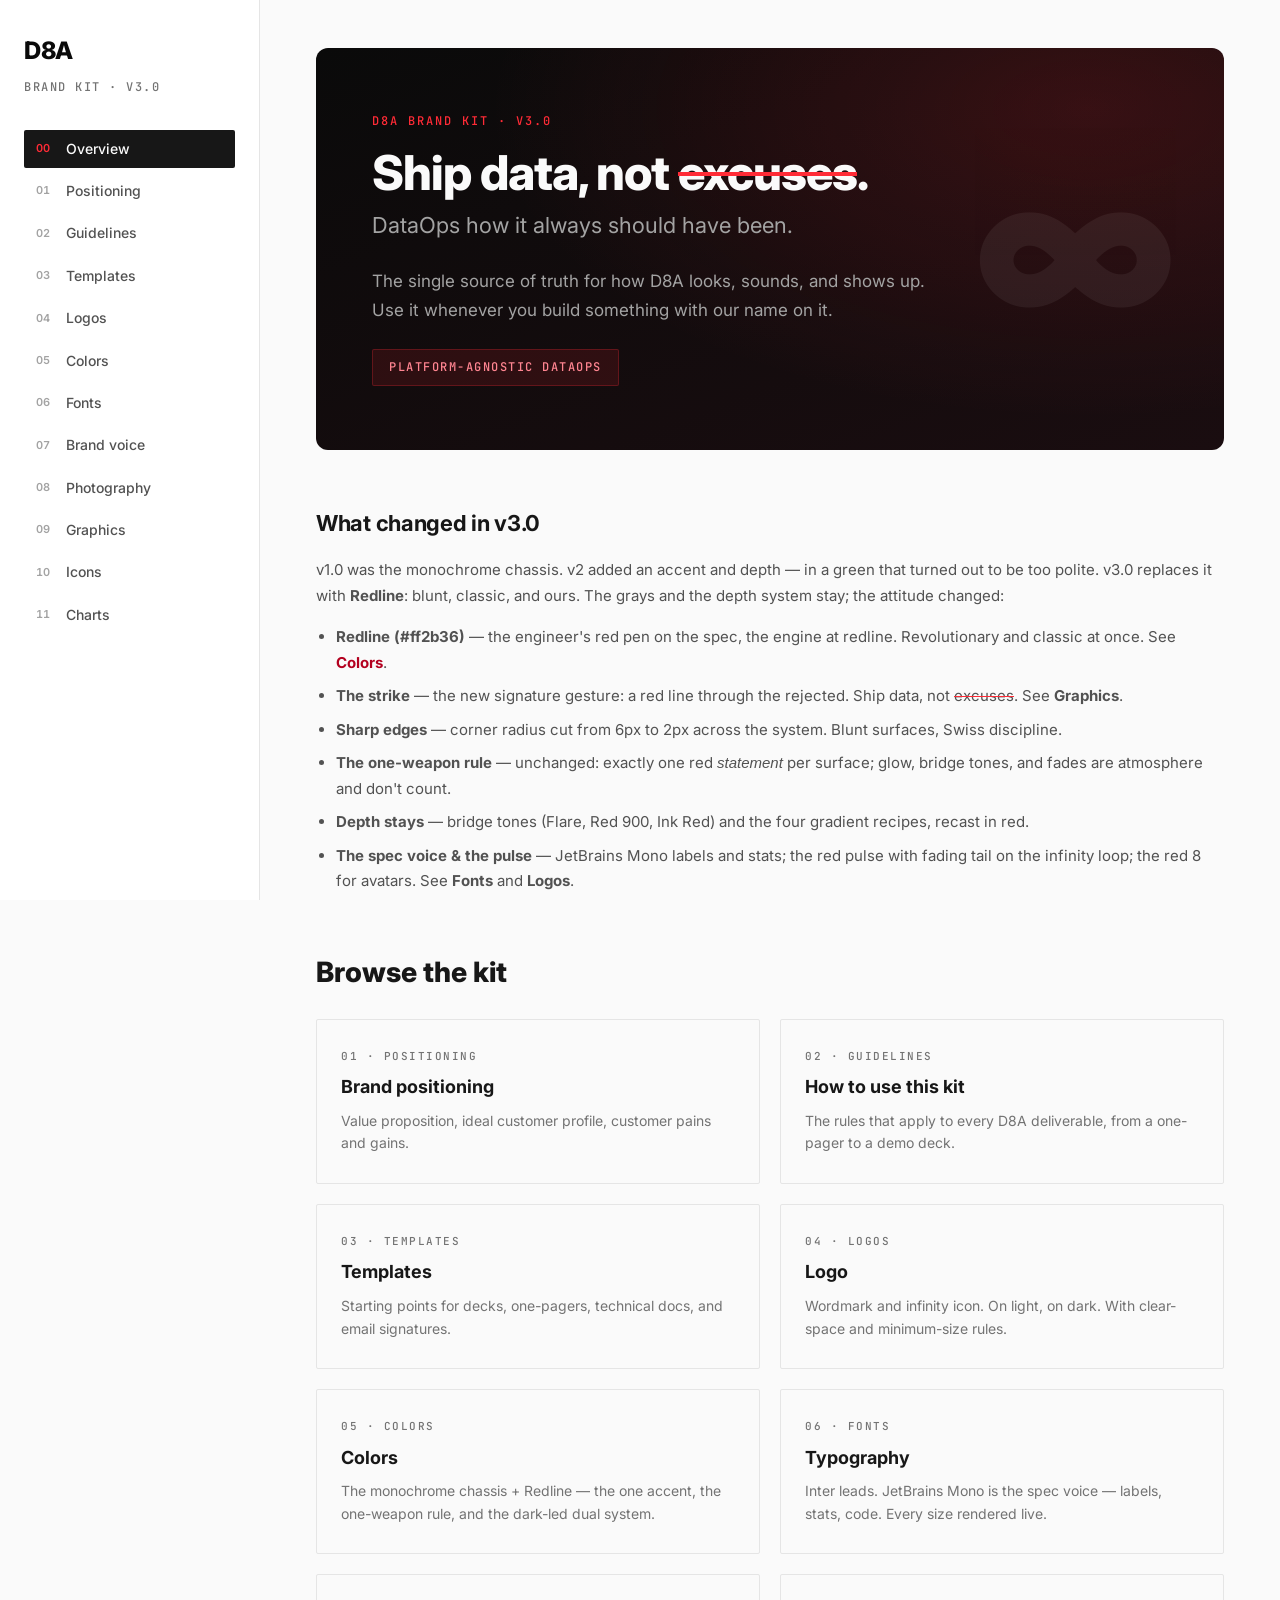
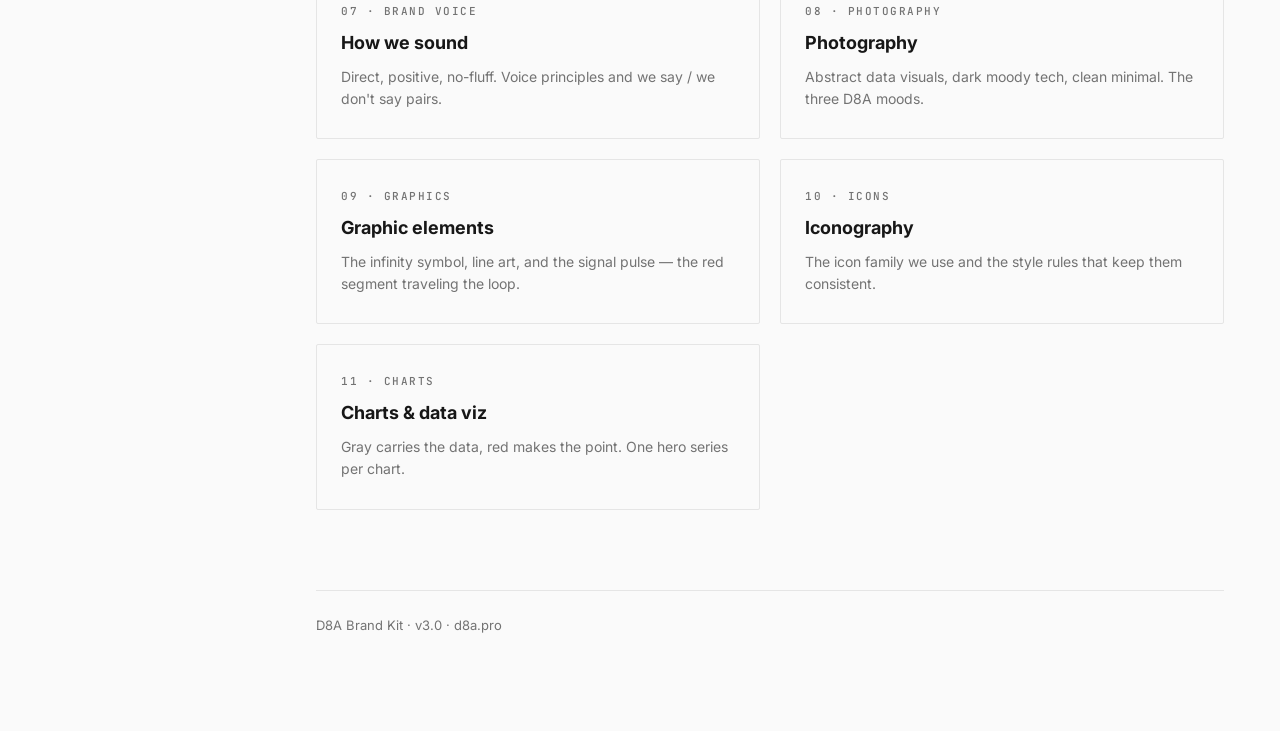
==== commit 6bf70be3: "Brand Kit v3.0: Redline — the green was too nice guy Full accent pivot after founder feedback ("not " ====
--- a/index.html
+++ b/index.html
@@ -16,7 +16,7 @@
       <div class="sidebar-brand">
         <h1>D8A</h1>
       </div>
-      <div class="sidebar-version">Brand Kit &middot; v2.1</div>
+      <div class="sidebar-version">Brand Kit &middot; v3.0</div>
       <nav>
         <a href="index.html" class="active"><span class="nav-num">00</span> Overview</a>
         <a href="positioning.html"><span class="nav-num">01</span> Positioning</a>
@@ -38,8 +38,8 @@
 
       <!-- Hero -->
       <div class="hero">
-        <div class="section-label">D8A Brand Kit &middot; v2.1</div>
-        <h2>Ship data, not excuses.</h2>
+        <div class="section-label">D8A Brand Kit &middot; v3.0</div>
+        <h2>Ship data, not <span class="strike-red">excuses</span>.</h2>
         <div class="tagline-sub">DataOps how it always should have been.</div>
         <p class="intro">
           The single source of truth for how D8A looks, sounds, and shows up.
@@ -51,15 +51,15 @@
 
       <!-- What changed -->
       <div class="section">
-        <h3>What changed in v2</h3>
-        <p class="mb-16">v1.0 was deliberately monochrome &mdash; a chassis waiting for its identity. v2.0 delivered the identity; v2.1 gave it depth. The grays stay; six things are new:</p>
+        <h3>What changed in v3.0</h3>
+        <p class="mb-16">v1.0 was the monochrome chassis. v2 added an accent and depth &mdash; in a green that turned out to be too polite. v3.0 replaces it with <strong>Redline</strong>: blunt, classic, and ours. The grays and the depth system stay; the attitude changed:</p>
         <ul>
-          <li><strong>Ship Green (#00e676)</strong> &mdash; the one accent. CI green: the color of a passing pipeline. See <a href="colors.html" class="text-green"><strong>Colors</strong></a>.</li>
-          <li><strong>The one-weapon rule</strong> &mdash; exactly one green <em>statement</em> per surface. Green marks the point, never the theme.</li>
-          <li><strong>Depth (v2.1)</strong> &mdash; bridge tones (Mint, Green 900, Ink Green) and four gradient recipes: Signal Glow, Canvas Depth, Green Ramp, Green Fade. Atmosphere that eases the gray into the green &mdash; and doesn't count against the one-weapon rule.</li>
-          <li><strong>Dark-led dual system</strong> &mdash; marketing surfaces lead on Canvas Depth (black warming into Ink Green); light canvas is for reading.</li>
-          <li><strong>The spec voice</strong> &mdash; JetBrains Mono promoted from code blocks to labels, stats, and eyebrows. See <a href="fonts.html"><strong>Fonts</strong></a>.</li>
-          <li><strong>The signal pulse &amp; signal variant</strong> &mdash; a green pulse with a fading tail traveling the infinity loop, and the green 8 in the wordmark for avatars. See <a href="graphics.html"><strong>Graphics</strong></a> and <a href="logos.html"><strong>Logos</strong></a>.</li>
+          <li><strong>Redline (#ff2b36)</strong> &mdash; the engineer's red pen on the spec, the engine at redline. Revolutionary and classic at once. See <a href="colors.html" class="text-red"><strong>Colors</strong></a>.</li>
+          <li><strong>The strike</strong> &mdash; the new signature gesture: a red line through the rejected. Ship data, not <span class="strike-red">excuses</span>. See <a href="graphics.html"><strong>Graphics</strong></a>.</li>
+          <li><strong>Sharp edges</strong> &mdash; corner radius cut from 6px to 2px across the system. Blunt surfaces, Swiss discipline.</li>
+          <li><strong>The one-weapon rule</strong> &mdash; unchanged: exactly one red <em>statement</em> per surface; glow, bridge tones, and fades are atmosphere and don't count.</li>
+          <li><strong>Depth stays</strong> &mdash; bridge tones (Flare, Red 900, Ink Red) and the four gradient recipes, recast in red.</li>
+          <li><strong>The spec voice &amp; the pulse</strong> &mdash; JetBrains Mono labels and stats; the red pulse with fading tail on the infinity loop; the red 8 for avatars. See <a href="fonts.html"><strong>Fonts</strong></a> and <a href="logos.html"><strong>Logos</strong></a>.</li>
         </ul>
       </div>
 
@@ -95,7 +95,7 @@
         <a href="colors.html" class="index-card">
           <div class="num">05 &middot; Colors</div>
           <h3>Colors</h3>
-          <p>The monochrome chassis + Ship Green &mdash; the one accent, the one-weapon rule, and the dark-led dual system.</p>
+          <p>The monochrome chassis + Redline &mdash; the one accent, the one-weapon rule, and the dark-led dual system.</p>
         </a>
 
         <a href="fonts.html" class="index-card">
@@ -119,7 +119,7 @@
         <a href="graphics.html" class="index-card">
           <div class="num">09 &middot; Graphics</div>
           <h3>Graphic elements</h3>
-          <p>The infinity symbol, line art, and the signal pulse &mdash; the green segment traveling the loop.</p>
+          <p>The infinity symbol, line art, and the signal pulse &mdash; the red segment traveling the loop.</p>
         </a>
 
         <a href="icons.html" class="index-card">
@@ -131,12 +131,12 @@
         <a href="charts.html" class="index-card">
           <div class="num">11 &middot; Charts</div>
           <h3>Charts &amp; data viz</h3>
-          <p>Gray carries the data, green makes the point. One hero series per chart.</p>
+          <p>Gray carries the data, red makes the point. One hero series per chart.</p>
         </a>
 
       </div>
 
-      <div class="footer">D8A Brand Kit &middot; v2.1 &middot; d8a.pro</div>
+      <div class="footer">D8A Brand Kit &middot; v3.0 &middot; d8a.pro</div>
 
     </main>
   </div>
--- a/css/style.css
+++ b/css/style.css
@@ -1,6 +1,6 @@
 /* =========================================================
    D8A Brand Kit — style.css
-   Monochrome chassis · Ship Green accent · Dark-led
+   Monochrome chassis · Redline accent · Dark-led
    ========================================================= */
 
 /* --- Custom Properties ---------------------------------- */
@@ -19,26 +19,26 @@
   --gray-100:    #f5f5f5;
   --white:       #fafafa;
 
-  /* Ship Green — the one accent. The color of a passing pipeline. */
-  --green:       #00e676;  /* signal — dark canvas only */
-  --green-600:   #00a85c;  /* UI accents, large text on light */
-  --green-700:   #007a47;  /* body-size text and links on light */
-  --green-tint:  #e6f9ef;  /* subtle fills on light */
-  --green-glow:  rgba(0, 230, 118, 0.12);  /* subtle fills on dark */
-
-  --accent:      var(--green-600);
-  --accent-soft: var(--green-tint);
-
-  /* Depth (v2.1) — bridge tones between the grays and the green */
-  --green-300:   #7dffb8;  /* mint — gradient endpoints and text on green-tinted darks */
-  --green-900:   #0f2b1c;  /* deep green surface — badges and fills on dark */
-  --ink-green:   #0d1a13;  /* green-tinted black — canvas depth endpoint */
+  /* Redline — the one accent. The red pen on every spec. */
+  --red:       #ff2b36;  /* signal — dark canvas only */
+  --red-600:   #e4002b;  /* UI accents, large text on light */
+  --red-700:   #b3001f;  /* body-size text and links on light */
+  --red-tint:  #fdeaec;  /* subtle fills on light */
+  --red-glow:  rgba(255, 43, 54, 0.12);  /* subtle fills on dark */
+
+  --accent:      var(--red-600);
+  --accent-soft: var(--red-tint);
+
+  /* Depth (v2.1) — bridge tones between the grays and the red */
+  --red-300:   #ff8591;  /* flare — gradient endpoints and text on red-tinted darks */
+  --red-900:   #2b0f14;  /* deep red surface — badges and fills on dark */
+  --ink-red:   #1a0d10;  /* red-tinted black — canvas depth endpoint */
 
   /* Depth (v2.1) — gradient recipes. One hue family per gradient, or a fade to transparent. */
-  --grad-canvas: linear-gradient(160deg, #0a0a0a 0%, #0d1a13 100%);
-  --grad-green:  linear-gradient(135deg, #00e676 0%, #00a85c 100%);
-  --grad-fade:   linear-gradient(180deg, rgba(0, 230, 118, 0.25) 0%, rgba(0, 230, 118, 0) 100%);
-  --glow-signal: radial-gradient(120% 140% at 85% 15%, rgba(0, 230, 118, 0.16) 0%, rgba(0, 230, 118, 0) 55%);
+  --grad-canvas: linear-gradient(160deg, #0a0a0a 0%, #1a0d10 100%);
+  --grad-red:  linear-gradient(135deg, #ff2b36 0%, #e4002b 100%);
+  --grad-fade:   linear-gradient(180deg, rgba(255, 43, 54, 0.25) 0%, rgba(255, 43, 54, 0) 100%);
+  --glow-signal: radial-gradient(120% 140% at 85% 15%, rgba(255, 43, 54, 0.16) 0%, rgba(255, 43, 54, 0) 55%);
 
   /* Semantic */
   --bg:          var(--white);
@@ -54,7 +54,7 @@
   /* Spacing */
   --sidebar-w:   260px;
   --content-max: 960px;
-  --radius:      6px;
+  --radius:      2px;  /* v3.0: sharp edges — blunt, classic, no soft corners */
 }
 
 /* --- Reset ---------------------------------------------- */
@@ -154,7 +154,7 @@
 }
 
 .sidebar nav a.active .nav-num {
-  color: var(--green);
+  color: var(--red);
 }
 
 /* --- Main ----------------------------------------------- */
@@ -211,7 +211,7 @@
   font-weight: 500;
   text-transform: uppercase;
   letter-spacing: 2px;
-  color: var(--green);
+  color: var(--red);
   margin-bottom: 16px;
 }
 
@@ -221,11 +221,7 @@
   letter-spacing: -1px;
   line-height: 1.1;
   margin-bottom: 8px;
-  background: linear-gradient(120deg, var(--white) 45%, var(--green-300) 100%);
-  -webkit-background-clip: text;
-  background-clip: text;
-  color: transparent;
-  width: fit-content;
+  color: var(--white);
 }
 
 .hero .tagline-sub {
@@ -244,16 +240,16 @@
 
 .hero .badge {
   display: inline-block;
-  background: var(--green-glow);
-  border: 1px solid rgba(0, 230, 118, 0.25);
-  color: var(--green-300);
+  background: var(--red-glow);
+  border: 1px solid rgba(255, 43, 54, 0.25);
+  color: var(--red-300);
   font-family: var(--font-mono);
   font-size: 12px;
   font-weight: 500;
   text-transform: uppercase;
   letter-spacing: 1.5px;
   padding: 8px 16px;
-  border-radius: 999px;
+  border-radius: var(--radius);
   margin-top: 24px;
 }
 
@@ -453,7 +449,7 @@
 }
 
 .do-card {
-  border-top: 3px solid var(--green-600);
+  border-top: 3px solid var(--red-600);
 }
 
 .dont-card {
@@ -469,7 +465,7 @@
   margin-bottom: 12px;
 }
 
-.do-card .label { color: var(--green-700); }
+.do-card .label { color: var(--red-700); }
 .dont-card .label { color: var(--gray-400); }
 
 .do-card blockquote,
@@ -791,12 +787,12 @@
   font-weight: 500;
   text-transform: uppercase;
   letter-spacing: 1.5px;
-  color: var(--green-700);
+  color: var(--red-700);
   margin-bottom: 12px;
 }
 
 .canvas-demo.dark .demo-eyebrow {
-  color: var(--green);
+  color: var(--red);
 }
 
 .canvas-demo .demo-headline {
@@ -829,12 +825,12 @@
   font-weight: 600;
   padding: 10px 20px;
   border-radius: var(--radius);
-  background: var(--green-600);
+  background: var(--red-600);
   color: #ffffff;
 }
 
 .canvas-demo.dark .demo-cta {
-  background: var(--grad-green);
+  background: var(--grad-red);
   color: var(--black);
 }
 
@@ -861,11 +857,25 @@
 }
 
 .grad-text {
-  background: linear-gradient(120deg, var(--white) 45%, var(--green-300) 100%);
+  background: linear-gradient(120deg, var(--white) 45%, var(--red-300) 100%);
   -webkit-background-clip: text;
   background-clip: text;
   color: transparent;
   width: fit-content;
+}
+
+/* --- The redline (v3.0) ----------------------------------- */
+.strike-red {
+  text-decoration: line-through;
+  text-decoration-color: var(--red);
+  text-decoration-thickness: 0.09em;
+}
+
+.underline-red {
+  text-decoration: underline;
+  text-decoration-color: var(--red);
+  text-decoration-thickness: 0.09em;
+  text-underline-offset: 0.14em;
 }
 
 /* --- Utility -------------------------------------------- */
@@ -877,7 +887,7 @@
 .text-mono { font-family: var(--font-mono); }
 .text-muted { color: var(--muted); }
 .text-sm { font-size: 13px; }
-.text-green { color: var(--green-700); }
+.text-red { color: var(--red-700); }
 
 /* --- Responsive ----------------------------------------- */
 @media (max-width: 900px) {
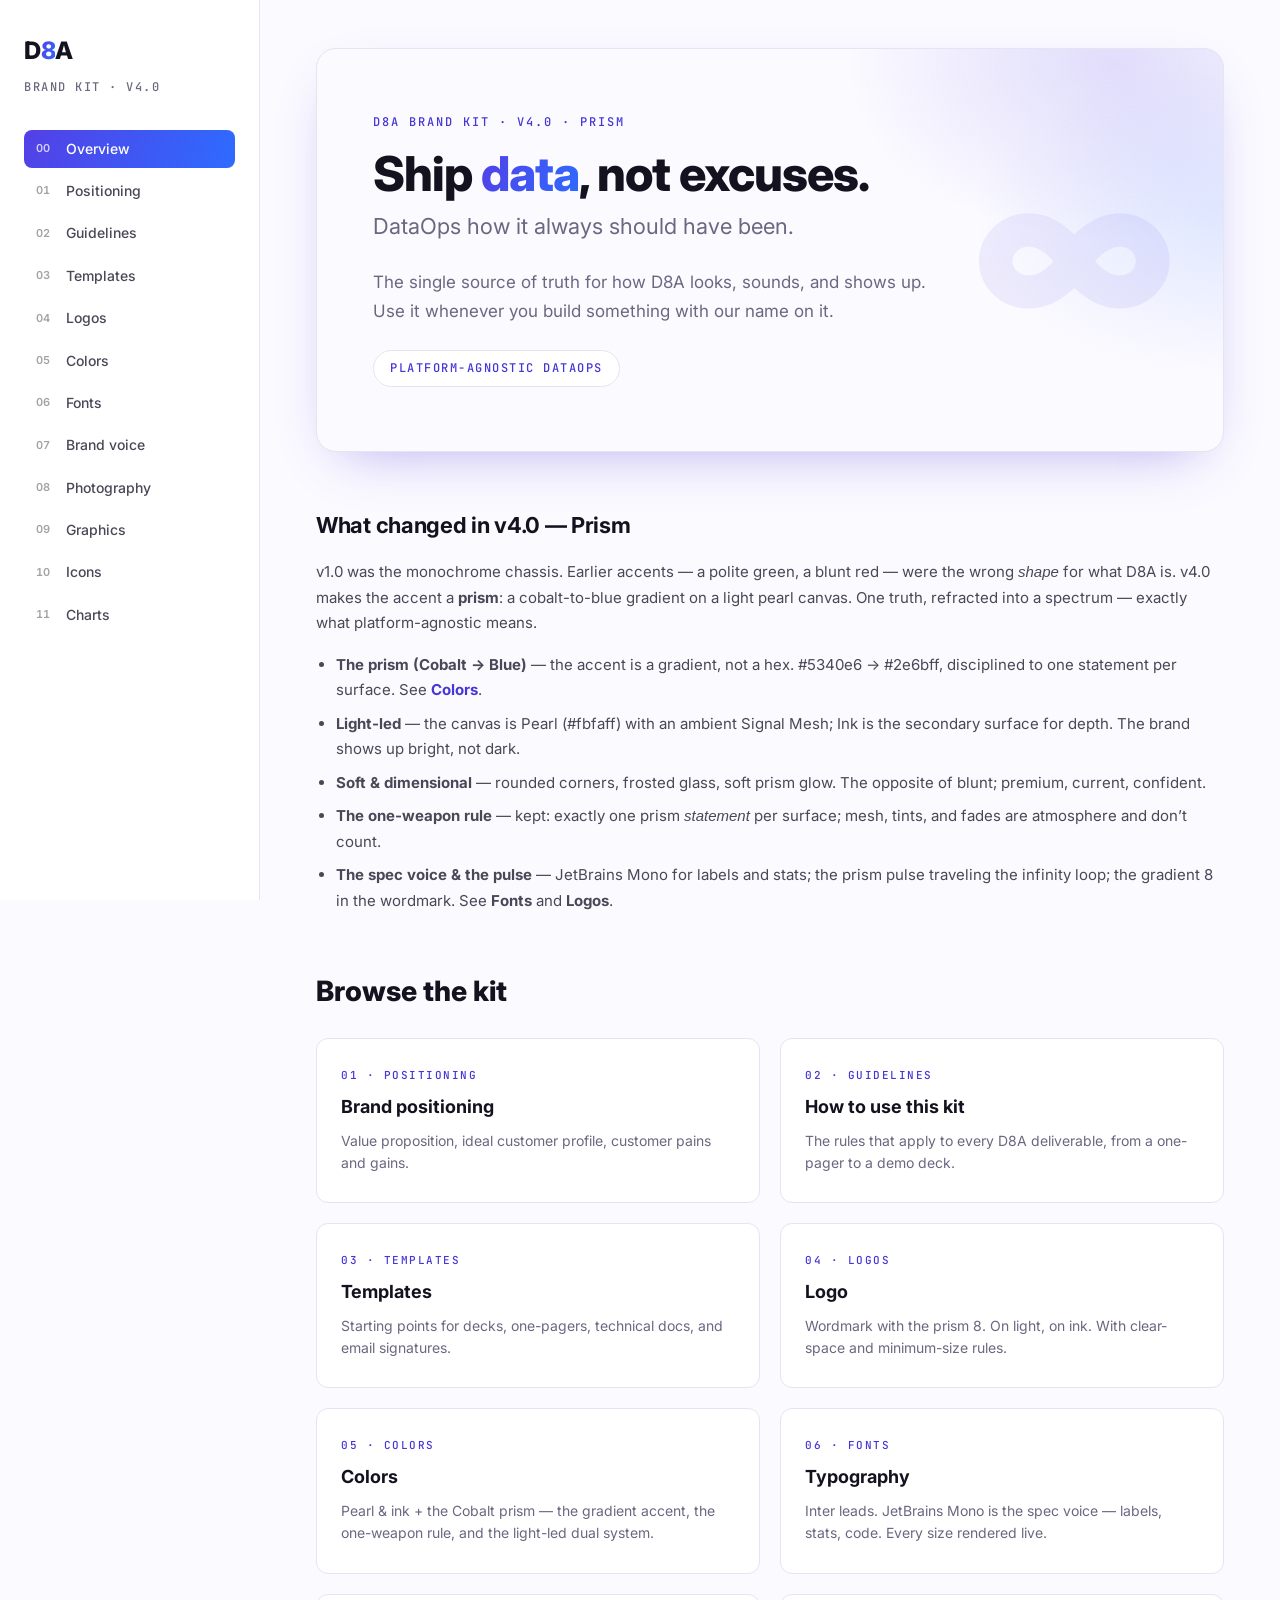
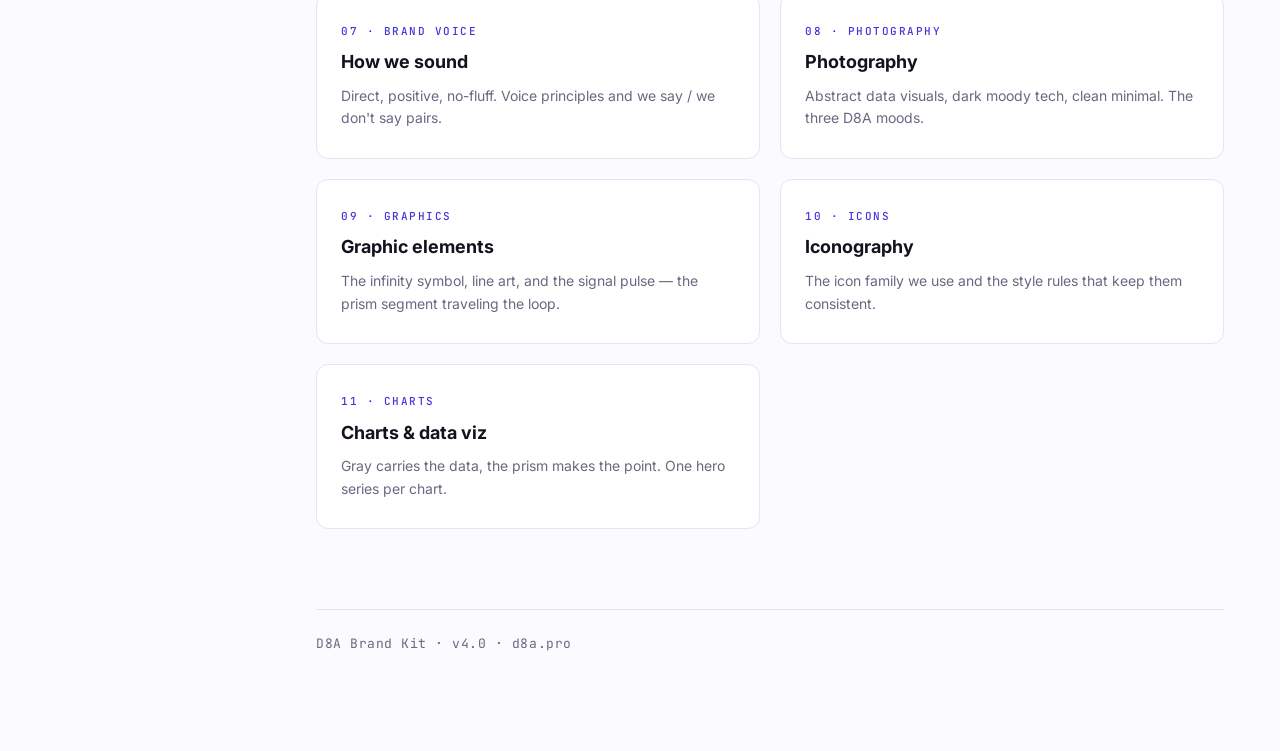
==== commit a2da88e9: "Brand Kit v4.0: Prism — light-led, the accent is a gradient Full identity rebuild after founder chos" ====
--- a/index.html
+++ b/index.html
@@ -14,9 +14,9 @@
     <!-- Sidebar -->
     <aside class="sidebar">
       <div class="sidebar-brand">
-        <h1>D8A</h1>
+        <h1>D<b>8</b>A</h1>
       </div>
-      <div class="sidebar-version">Brand Kit &middot; v3.0</div>
+      <div class="sidebar-version">Brand Kit &middot; v4.0</div>
       <nav>
         <a href="index.html" class="active"><span class="nav-num">00</span> Overview</a>
         <a href="positioning.html"><span class="nav-num">01</span> Positioning</a>
@@ -38,8 +38,8 @@
 
       <!-- Hero -->
       <div class="hero">
-        <div class="section-label">D8A Brand Kit &middot; v3.0</div>
-        <h2>Ship data, not <span class="strike-red">excuses</span>.</h2>
+        <div class="section-label">D8A Brand Kit &middot; v4.0 &middot; Prism</div>
+        <h2>Ship <span class="grad">data</span>, not excuses.</h2>
         <div class="tagline-sub">DataOps how it always should have been.</div>
         <p class="intro">
           The single source of truth for how D8A looks, sounds, and shows up.
@@ -51,15 +51,14 @@
 
       <!-- What changed -->
       <div class="section">
-        <h3>What changed in v3.0</h3>
-        <p class="mb-16">v1.0 was the monochrome chassis. v2 added an accent and depth &mdash; in a green that turned out to be too polite. v3.0 replaces it with <strong>Redline</strong>: blunt, classic, and ours. The grays and the depth system stay; the attitude changed:</p>
+        <h3>What changed in v4.0 &mdash; Prism</h3>
+        <p class="mb-16">v1.0 was the monochrome chassis. Earlier accents &mdash; a polite green, a blunt red &mdash; were the wrong <em>shape</em> for what D8A is. v4.0 makes the accent a <strong>prism</strong>: a cobalt-to-blue gradient on a light pearl canvas. One truth, refracted into a spectrum &mdash; exactly what platform-agnostic means.</p>
         <ul>
-          <li><strong>Redline (#ff2b36)</strong> &mdash; the engineer's red pen on the spec, the engine at redline. Revolutionary and classic at once. See <a href="colors.html" class="text-red"><strong>Colors</strong></a>.</li>
-          <li><strong>The strike</strong> &mdash; the new signature gesture: a red line through the rejected. Ship data, not <span class="strike-red">excuses</span>. See <a href="graphics.html"><strong>Graphics</strong></a>.</li>
-          <li><strong>Sharp edges</strong> &mdash; corner radius cut from 6px to 2px across the system. Blunt surfaces, Swiss discipline.</li>
-          <li><strong>The one-weapon rule</strong> &mdash; unchanged: exactly one red <em>statement</em> per surface; glow, bridge tones, and fades are atmosphere and don't count.</li>
-          <li><strong>Depth stays</strong> &mdash; bridge tones (Flare, Red 900, Ink Red) and the four gradient recipes, recast in red.</li>
-          <li><strong>The spec voice &amp; the pulse</strong> &mdash; JetBrains Mono labels and stats; the red pulse with fading tail on the infinity loop; the red 8 for avatars. See <a href="fonts.html"><strong>Fonts</strong></a> and <a href="logos.html"><strong>Logos</strong></a>.</li>
+          <li><strong>The prism (Cobalt &rarr; Blue)</strong> &mdash; the accent is a gradient, not a hex. #5340e6 &rarr; #2e6bff, disciplined to one statement per surface. See <a href="colors.html" class="text-accent"><strong>Colors</strong></a>.</li>
+          <li><strong>Light-led</strong> &mdash; the canvas is Pearl (#fbfaff) with an ambient Signal Mesh; Ink is the secondary surface for depth. The brand shows up bright, not dark.</li>
+          <li><strong>Soft &amp; dimensional</strong> &mdash; rounded corners, frosted glass, soft prism glow. The opposite of blunt; premium, current, confident.</li>
+          <li><strong>The one-weapon rule</strong> &mdash; kept: exactly one prism <em>statement</em> per surface; mesh, tints, and fades are atmosphere and don&rsquo;t count.</li>
+          <li><strong>The spec voice &amp; the pulse</strong> &mdash; JetBrains Mono for labels and stats; the prism pulse traveling the infinity loop; the gradient 8 in the wordmark. See <a href="fonts.html"><strong>Fonts</strong></a> and <a href="logos.html"><strong>Logos</strong></a>.</li>
         </ul>
       </div>
 
@@ -89,13 +88,13 @@
         <a href="logos.html" class="index-card">
           <div class="num">04 &middot; Logos</div>
           <h3>Logo</h3>
-          <p>Wordmark and infinity icon. On light, on dark. With clear-space and minimum-size rules.</p>
+          <p>Wordmark with the prism 8. On light, on ink. With clear-space and minimum-size rules.</p>
         </a>
 
         <a href="colors.html" class="index-card">
           <div class="num">05 &middot; Colors</div>
           <h3>Colors</h3>
-          <p>The monochrome chassis + Redline &mdash; the one accent, the one-weapon rule, and the dark-led dual system.</p>
+          <p>Pearl &amp; ink + the Cobalt prism &mdash; the gradient accent, the one-weapon rule, and the light-led dual system.</p>
         </a>
 
         <a href="fonts.html" class="index-card">
@@ -119,7 +118,7 @@
         <a href="graphics.html" class="index-card">
           <div class="num">09 &middot; Graphics</div>
           <h3>Graphic elements</h3>
-          <p>The infinity symbol, line art, and the signal pulse &mdash; the red segment traveling the loop.</p>
+          <p>The infinity symbol, line art, and the signal pulse &mdash; the prism segment traveling the loop.</p>
         </a>
 
         <a href="icons.html" class="index-card">
@@ -131,12 +130,12 @@
         <a href="charts.html" class="index-card">
           <div class="num">11 &middot; Charts</div>
           <h3>Charts &amp; data viz</h3>
-          <p>Gray carries the data, red makes the point. One hero series per chart.</p>
+          <p>Gray carries the data, the prism makes the point. One hero series per chart.</p>
         </a>
 
       </div>
 
-      <div class="footer">D8A Brand Kit &middot; v3.0 &middot; d8a.pro</div>
+      <div class="footer">D8A Brand Kit &middot; v4.0 &middot; d8a.pro</div>
 
     </main>
   </div>
--- a/css/style.css
+++ b/css/style.css
@@ -1,50 +1,56 @@
 /* =========================================================
    D8A Brand Kit — style.css
-   Monochrome chassis · Redline accent · Dark-led
+   Prism · Cobalt gradient accent · Light-led
+   The accent is a prism, not a hex. One truth, every facet.
    ========================================================= */
 
 /* --- Custom Properties ---------------------------------- */
 :root {
-  /* Brand grays */
-  --black:       #0a0a0a;
+  /* Neutrals — pearl & ink, biased slightly toward the accent */
+  --pearl:       #fbfaff;  /* the canvas — white with a whisper of indigo */
+  --mist:        #f3f1fb;  /* raised / hover panel */
+  --ink:         #15121f;  /* near-black, violet bias — headings, ink surfaces */
+  --ink-2:       #1c1733;  /* ink gradient endpoint */
+  --mauve:       #6c6781;  /* muted text, captions */
+  --line:        #e7e3f2;  /* hairlines, borders */
+  --white:       #ffffff;
+
+  /* Structural gray ramp (kept for docs, code, neutral fills) */
   --gray-950:    #171717;
-  --gray-900:    #1a1a1a;
   --gray-800:    #262626;
   --gray-700:    #404040;
-  --gray-600:    #525252;
+  --gray-600:    #4b4757;  /* body copy — violet-grey, readable on pearl */
   --gray-500:    #737373;
   --gray-400:    #a3a3a3;
   --gray-300:    #d4d4d4;
   --gray-200:    #e5e5e5;
   --gray-100:    #f5f5f5;
-  --white:       #fafafa;
-
-  /* Redline — the one accent. The red pen on every spec. */
-  --red:       #ff2b36;  /* signal — dark canvas only */
-  --red-600:   #e4002b;  /* UI accents, large text on light */
-  --red-700:   #b3001f;  /* body-size text and links on light */
-  --red-tint:  #fdeaec;  /* subtle fills on light */
-  --red-glow:  rgba(255, 43, 54, 0.12);  /* subtle fills on dark */
-
-  --accent:      var(--red-600);
-  --accent-soft: var(--red-tint);
-
-  /* Depth (v2.1) — bridge tones between the grays and the red */
-  --red-300:   #ff8591;  /* flare — gradient endpoints and text on red-tinted darks */
-  --red-900:   #2b0f14;  /* deep red surface — badges and fills on dark */
-  --ink-red:   #1a0d10;  /* red-tinted black — canvas depth endpoint */
-
-  /* Depth (v2.1) — gradient recipes. One hue family per gradient, or a fade to transparent. */
-  --grad-canvas: linear-gradient(160deg, #0a0a0a 0%, #1a0d10 100%);
-  --grad-red:  linear-gradient(135deg, #ff2b36 0%, #e4002b 100%);
-  --grad-fade:   linear-gradient(180deg, rgba(255, 43, 54, 0.25) 0%, rgba(255, 43, 54, 0) 100%);
-  --glow-signal: radial-gradient(120% 140% at 85% 15%, rgba(255, 43, 54, 0.16) 0%, rgba(255, 43, 54, 0) 55%);
+
+  /* Cobalt — the prism. The accent is a gradient, not a single colour. */
+  --cobalt-500:  #5340e6;  /* gradient start (indigo) */
+  --blue-500:    #2e6bff;  /* gradient end (blue) */
+  --cobalt-600:  #4536d6;  /* solo accent — links, small marks (AA on white) */
+  --cobalt-700:  #372cb0;  /* hover / deepest */
+  --cobalt-tint: #eef0ff;  /* subtle fill on light */
+  --flash:       #9db4ff;  /* light accent for ink surfaces */
+
+  --accent:      var(--cobalt-600);
+  --accent-soft: var(--cobalt-tint);
+
+  /* Prism recipes — the gradient in its four sanctioned forms */
+  --grad:        linear-gradient(110deg, #5340e6 0%, #2e6bff 100%);          /* fills: CTAs, hero series */
+  --grad-text:   linear-gradient(110deg, #5340e6 0%, #2e6bff 100%);          /* clipped text, large only */
+  --grad-fade:   linear-gradient(180deg, rgba(83,64,230,0.22) 0%, rgba(46,107,255,0) 100%); /* chart fills, tails */
+  --ink-grad:    linear-gradient(160deg, #15121f 0%, #1c1733 100%);          /* secondary ink canvas */
+  --mesh:        radial-gradient(42% 62% at 88% 4%, rgba(83,64,230,0.16) 0%, rgba(83,64,230,0) 70%),
+                 radial-gradient(38% 54% at 100% 42%, rgba(46,107,255,0.13) 0%, rgba(46,107,255,0) 72%);
+  --glow:        0 20px 54px -26px rgba(74,54,214,0.45);   /* soft coloured lift — on-brand in this world */
 
   /* Semantic */
-  --bg:          var(--white);
-  --fg:          var(--gray-950);
-  --muted:       var(--gray-500);
-  --border:      var(--gray-200);
+  --bg:          var(--pearl);
+  --fg:          var(--ink);
+  --muted:       var(--mauve);
+  --border:      var(--line);
   --surface:     #ffffff;
 
   /* Typography */
@@ -54,7 +60,8 @@
   /* Spacing */
   --sidebar-w:   260px;
   --content-max: 960px;
-  --radius:      2px;  /* v3.0: sharp edges — blunt, classic, no soft corners */
+  --radius:      12px;  /* v4.0: soft corners — light, dimensional, premium */
+  --radius-sm:   8px;
 }
 
 /* --- Reset ---------------------------------------------- */
@@ -104,7 +111,18 @@
   font-size: 24px;
   font-weight: 800;
   letter-spacing: -0.5px;
-  color: var(--black);
+  color: var(--ink);
+}
+
+/* the 8 carries the prism, everywhere the wordmark is set in HTML as D<b>8</b>A */
+.sidebar-brand h1 b,
+.logo-text b,
+.mark-8 {
+  font-weight: inherit;
+  background: linear-gradient(110deg, #5340e6, #2e6bff);
+  -webkit-background-clip: text;
+  background-clip: text;
+  color: transparent;
 }
 
 .sidebar-version {
@@ -128,7 +146,7 @@
   align-items: center;
   gap: 12px;
   padding: 8px 12px;
-  border-radius: var(--radius);
+  border-radius: var(--radius-sm);
   font-size: 14px;
   font-weight: 500;
   color: var(--gray-600);
@@ -136,13 +154,13 @@
 }
 
 .sidebar nav a:hover {
-  background: var(--gray-100);
+  background: var(--mist);
   color: var(--fg);
 }
 
 .sidebar nav a.active {
-  background: var(--gray-950);
-  color: var(--white);
+  background: var(--grad);
+  color: #fff;
 }
 
 .nav-num {
@@ -154,7 +172,7 @@
 }
 
 .sidebar nav a.active .nav-num {
-  color: var(--red);
+  color: rgba(255, 255, 255, 0.75);
 }
 
 /* --- Main ----------------------------------------------- */
@@ -175,7 +193,7 @@
   font-weight: 500;
   text-transform: uppercase;
   letter-spacing: 2px;
-  color: var(--muted);
+  color: var(--cobalt-600);
   margin-bottom: 12px;
 }
 
@@ -185,6 +203,7 @@
   letter-spacing: -0.5px;
   line-height: 1.15;
   margin-bottom: 16px;
+  color: var(--ink);
 }
 
 .page-header .intro {
@@ -194,15 +213,17 @@
   line-height: 1.7;
 }
 
-/* --- Hero (overview) ------------------------------------ */
+/* --- Hero (overview) — light, prism, glass -------------- */
 .hero {
-  background: var(--glow-signal), var(--grad-canvas);
-  color: var(--white);
-  border-radius: 12px;
+  background: var(--mesh), var(--pearl);
+  color: var(--ink);
+  border: 1px solid var(--line);
+  border-radius: 20px;
   padding: 64px 56px;
   margin-bottom: 56px;
   position: relative;
   overflow: hidden;
+  box-shadow: var(--glow);
 }
 
 .hero .section-label {
@@ -211,7 +232,7 @@
   font-weight: 500;
   text-transform: uppercase;
   letter-spacing: 2px;
-  color: var(--red);
+  color: var(--cobalt-600);
   margin-bottom: 16px;
 }
 
@@ -221,35 +242,43 @@
   letter-spacing: -1px;
   line-height: 1.1;
   margin-bottom: 8px;
-  color: var(--white);
+  color: var(--ink);
+  text-wrap: balance;
+}
+
+.hero h2 .grad {
+  background: var(--grad-text);
+  -webkit-background-clip: text;
+  background-clip: text;
+  color: transparent;
 }
 
 .hero .tagline-sub {
   font-size: 22px;
   font-weight: 400;
-  color: var(--gray-400);
+  color: var(--mauve);
   margin-bottom: 24px;
 }
 
 .hero .intro {
   font-size: 17px;
-  color: var(--gray-400);
+  color: var(--mauve);
   max-width: 560px;
   line-height: 1.7;
 }
 
 .hero .badge {
   display: inline-block;
-  background: var(--red-glow);
-  border: 1px solid rgba(255, 43, 54, 0.25);
-  color: var(--red-300);
+  background: var(--white);
+  border: 1px solid var(--line);
+  color: var(--cobalt-600);
   font-family: var(--font-mono);
   font-size: 12px;
   font-weight: 500;
   text-transform: uppercase;
   letter-spacing: 1.5px;
   padding: 8px 16px;
-  border-radius: var(--radius);
+  border-radius: 999px;
   margin-top: 24px;
 }
 
@@ -258,10 +287,11 @@
   right: 48px;
   top: 50%;
   transform: translateY(-50%);
-  opacity: 0.06;
+  opacity: 0.08;
   font-size: 200px;
   font-weight: 900;
   line-height: 1;
+  color: var(--cobalt-500);
   pointer-events: none;
   user-select: none;
 }
@@ -276,12 +306,14 @@
   font-weight: 700;
   margin-bottom: 16px;
   letter-spacing: -0.3px;
+  color: var(--ink);
 }
 
 .section h4 {
   font-size: 16px;
   font-weight: 700;
   margin-bottom: 12px;
+  color: var(--ink);
 }
 
 .section p,
@@ -312,13 +344,15 @@
   border: 1px solid var(--border);
   border-radius: var(--radius);
   padding: 28px 24px;
-  transition: border-color 150ms ease, background 150ms ease;
+  background: var(--white);
+  transition: border-color 150ms ease, box-shadow 200ms ease, transform 200ms ease;
   display: block;
 }
 
 .index-card:hover {
-  border-color: var(--gray-400);
-  background: var(--gray-100);
+  border-color: transparent;
+  box-shadow: var(--glow);
+  transform: translateY(-2px);
 }
 
 .index-card .num {
@@ -327,7 +361,7 @@
   font-weight: 500;
   text-transform: uppercase;
   letter-spacing: 1.5px;
-  color: var(--muted);
+  color: var(--cobalt-600);
   margin-bottom: 8px;
 }
 
@@ -335,11 +369,12 @@
   font-size: 18px;
   font-weight: 700;
   margin-bottom: 8px;
+  color: var(--ink);
 }
 
 .index-card p {
   font-size: 14px;
-  color: var(--gray-500);
+  color: var(--mauve);
   line-height: 1.6;
 }
 
@@ -355,11 +390,13 @@
   border-radius: var(--radius);
   overflow: hidden;
   cursor: pointer;
-  transition: border-color 150ms ease;
+  background: var(--white);
+  transition: border-color 150ms ease, box-shadow 200ms ease;
 }
 
 .swatch:hover {
-  border-color: var(--gray-400);
+  border-color: transparent;
+  box-shadow: var(--glow);
 }
 
 .swatch .color {
@@ -374,6 +411,7 @@
   font-size: 14px;
   font-weight: 700;
   margin-bottom: 2px;
+  color: var(--ink);
 }
 
 .swatch .hex {
@@ -384,7 +422,7 @@
 
 .swatch .usage {
   font-size: 12px;
-  color: var(--gray-400);
+  color: var(--mauve);
   margin-top: 6px;
 }
 
@@ -422,6 +460,7 @@
   padding: 24px;
   border: 1px solid var(--border);
   border-radius: var(--radius);
+  background: var(--white);
 }
 
 .type-specimen .sample {
@@ -446,14 +485,15 @@
   border: 1px solid var(--border);
   border-radius: var(--radius);
   padding: 24px;
+  background: var(--white);
 }
 
 .do-card {
-  border-top: 3px solid var(--red-600);
+  border-top: 3px solid var(--cobalt-600);
 }
 
 .dont-card {
-  border-top: 3px solid var(--gray-400);
+  border-top: 3px solid var(--gray-300);
 }
 
 .do-card .label,
@@ -465,7 +505,7 @@
   margin-bottom: 12px;
 }
 
-.do-card .label { color: var(--red-700); }
+.do-card .label { color: var(--cobalt-700); }
 .dont-card .label { color: var(--gray-400); }
 
 .do-card blockquote,
@@ -474,6 +514,7 @@
   line-height: 1.6;
   margin-bottom: 8px;
   font-style: italic;
+  color: var(--ink);
 }
 
 .do-card .reason,
@@ -516,6 +557,7 @@
   border: 1px solid var(--border);
   border-radius: var(--radius);
   padding: 20px;
+  background: var(--white);
 }
 
 .pain-card .num,
@@ -536,7 +578,7 @@
 .pain-card p,
 .gain-card p {
   font-size: 13px;
-  color: var(--gray-500);
+  color: var(--mauve);
   line-height: 1.6;
 }
 
@@ -553,12 +595,14 @@
   padding: 20px;
   border: 1px solid var(--border);
   border-radius: var(--radius);
+  background: var(--white);
 }
 
 .rule .rule-num {
+  font-family: var(--font-mono);
   font-size: 14px;
-  font-weight: 800;
-  color: var(--gray-400);
+  font-weight: 700;
+  color: var(--cobalt-600);
   min-width: 32px;
 }
 
@@ -570,7 +614,7 @@
 
 .rule .rule-body p {
   font-size: 14px;
-  color: var(--gray-500);
+  color: var(--mauve);
   line-height: 1.6;
 }
 
@@ -587,15 +631,16 @@
   gap: 12px;
   padding: 12px 16px;
   border: 1px solid var(--border);
-  border-radius: var(--radius);
+  border-radius: var(--radius-sm);
+  background: var(--white);
   font-size: 14px;
 }
 
 .checklist-item .check {
   width: 20px;
   height: 20px;
-  border: 2px solid var(--gray-300);
-  border-radius: 4px;
+  border: 2px solid var(--cobalt-500);
+  border-radius: 6px;
   flex-shrink: 0;
 }
 
@@ -610,6 +655,7 @@
   border: 1px solid var(--border);
   border-radius: var(--radius);
   padding: 24px;
+  background: var(--white);
 }
 
 .icp-card h4 {
@@ -620,14 +666,14 @@
 
 .icp-card p {
   font-size: 14px;
-  color: var(--gray-500);
+  color: var(--mauve);
   line-height: 1.6;
 }
 
-/* --- Code Block ----------------------------------------- */
+/* --- Code Block (secondary ink surface) ----------------- */
 .code-block {
-  background: var(--gray-950);
-  color: var(--gray-300);
+  background: var(--ink-grad);
+  color: #d9d5ea;
   border-radius: var(--radius);
   padding: 20px 24px;
   font-family: var(--font-mono);
@@ -648,22 +694,23 @@
   border: 1px solid var(--border);
   border-radius: var(--radius);
   overflow: hidden;
+  background: var(--white);
 }
 
 .photo-card .placeholder {
   height: 180px;
-  background: var(--gray-100);
+  background: var(--mist);
   display: flex;
   align-items: center;
   justify-content: center;
-  color: var(--gray-400);
+  color: var(--mauve);
   font-size: 13px;
 }
 
 .photo-card .caption {
   padding: 12px 16px;
   font-size: 13px;
-  color: var(--gray-500);
+  color: var(--mauve);
 }
 
 /* --- Logo Display --------------------------------------- */
@@ -685,9 +732,9 @@
 }
 
 .logo-card.bg-white  { background: #ffffff; }
-.logo-card.bg-light  { background: var(--gray-100); }
-.logo-card.bg-dark   { background: var(--gray-900); color: var(--white); }
-.logo-card.bg-black  { background: var(--black); color: var(--white); }
+.logo-card.bg-light  { background: var(--mist); }
+.logo-card.bg-dark   { background: var(--ink); color: #fff; }
+.logo-card.bg-black  { background: var(--ink-grad); color: #fff; }
 
 .logo-card .logo-text {
   font-size: 42px;
@@ -709,7 +756,7 @@
 
 .logo-card.bg-dark .variant-label,
 .logo-card.bg-black .variant-label {
-  color: var(--gray-500);
+  color: var(--flash);
 }
 
 /* --- Chart Palette -------------------------------------- */
@@ -726,7 +773,7 @@
 
 .chart-color .bar {
   height: 64px;
-  border-radius: var(--radius);
+  border-radius: var(--radius-sm);
   margin-bottom: 8px;
 }
 
@@ -742,10 +789,10 @@
   bottom: 24px;
   left: 50%;
   transform: translateX(-50%) translateY(100px);
-  background: var(--gray-950);
-  color: var(--white);
+  background: var(--ink);
+  color: #fff;
   padding: 10px 20px;
-  border-radius: var(--radius);
+  border-radius: 999px;
   font-size: 13px;
   font-weight: 500;
   opacity: 0;
@@ -766,19 +813,21 @@
   border-top: 1px solid var(--border);
   font-size: 13px;
   color: var(--muted);
-}
-
-/* --- Canvas demos (colors page) -------------------------- */
+  font-family: var(--font-mono);
+  letter-spacing: 0.04em;
+}
+
+/* --- Canvas demos (colors page) ------------------------- */
 .canvas-demo {
   border-radius: var(--radius);
   padding: 40px 36px;
   border: 1px solid var(--border);
-  background: #ffffff;
+  background: var(--white);
 }
 
 .canvas-demo.dark {
-  background: var(--glow-signal), var(--grad-canvas);
-  border-color: var(--black);
+  background: var(--mesh), var(--ink-grad);
+  border-color: var(--ink);
 }
 
 .canvas-demo .demo-eyebrow {
@@ -787,12 +836,12 @@
   font-weight: 500;
   text-transform: uppercase;
   letter-spacing: 1.5px;
-  color: var(--red-700);
+  color: var(--cobalt-600);
   margin-bottom: 12px;
 }
 
 .canvas-demo.dark .demo-eyebrow {
-  color: var(--red);
+  color: var(--flash);
 }
 
 .canvas-demo .demo-headline {
@@ -800,12 +849,12 @@
   font-weight: 800;
   letter-spacing: -0.5px;
   line-height: 1.2;
-  color: var(--black);
+  color: var(--ink);
   margin-bottom: 8px;
 }
 
 .canvas-demo.dark .demo-headline {
-  color: var(--white);
+  color: #fff;
 }
 
 .canvas-demo .demo-body {
@@ -816,25 +865,33 @@
 }
 
 .canvas-demo.dark .demo-body {
-  color: var(--gray-400);
+  color: #b7b1c9;
 }
 
 .demo-cta {
   display: inline-block;
   font-size: 14px;
   font-weight: 600;
-  padding: 10px 20px;
-  border-radius: var(--radius);
-  background: var(--red-600);
-  color: #ffffff;
-}
-
-.canvas-demo.dark .demo-cta {
-  background: var(--grad-red);
-  color: var(--black);
-}
-
-/* --- Signal pulse (graphics page) ------------------------- */
+  padding: 11px 22px;
+  border-radius: 999px;
+  background: var(--grad);
+  color: #fff;
+  box-shadow: var(--glow);
+}
+
+/* --- Glass card (frosted, over mesh) -------------------- */
+.glass {
+  position: relative;
+  border-radius: var(--radius);
+  border: 1px solid rgba(255,255,255,0.6);
+  background: rgba(255,255,255,0.55);
+  -webkit-backdrop-filter: blur(14px);
+  backdrop-filter: blur(14px);
+  box-shadow: 0 20px 60px -30px rgba(80,50,140,0.4);
+  padding: 24px;
+}
+
+/* --- Signal pulse (graphics page) ----------------------- */
 .pulse-path {
   stroke-dasharray: 60 340;
   animation: d8a-pulse 3s linear infinite;
@@ -842,7 +899,7 @@
 
 .pulse-tail {
   stroke-dasharray: 120 280;
-  opacity: 0.25;
+  opacity: 0.28;
   animation: d8a-pulse 3s linear infinite;
   animation-delay: 0.12s;
 }
@@ -851,31 +908,28 @@
   to { stroke-dashoffset: -400; }
 }
 
-/* --- Gradient swatches (colors page) ---------------------- */
-.swatch .color.on-black {
-  background-color: var(--black);
-}
-
-.grad-text {
-  background: linear-gradient(120deg, var(--white) 45%, var(--red-300) 100%);
+@media (prefers-reduced-motion: reduce) {
+  .pulse-path, .pulse-tail { animation: none; }
+}
+
+/* --- Prism text & marks --------------------------------- */
+.swatch .color.on-ink {
+  background: var(--ink);
+}
+
+.grad-text,
+.mark-grad {
+  background: var(--grad-text);
   -webkit-background-clip: text;
   background-clip: text;
   color: transparent;
   width: fit-content;
 }
 
-/* --- The redline (v3.0) ----------------------------------- */
-.strike-red {
-  text-decoration: line-through;
-  text-decoration-color: var(--red);
-  text-decoration-thickness: 0.09em;
-}
-
-.underline-red {
-  text-decoration: underline;
-  text-decoration-color: var(--red);
-  text-decoration-thickness: 0.09em;
-  text-underline-offset: 0.14em;
+/* gradient underline behind ink text — the "facet" emphasis mark */
+.underline-grad {
+  background: var(--grad) no-repeat 0 100% / 100% 0.14em;
+  padding-bottom: 0.04em;
 }
 
 /* --- Utility -------------------------------------------- */
@@ -887,7 +941,7 @@
 .text-mono { font-family: var(--font-mono); }
 .text-muted { color: var(--muted); }
 .text-sm { font-size: 13px; }
-.text-red { color: var(--red-700); }
+.text-accent, .text-red { color: var(--cobalt-600); }
 
 /* --- Responsive ----------------------------------------- */
 @media (max-width: 900px) {
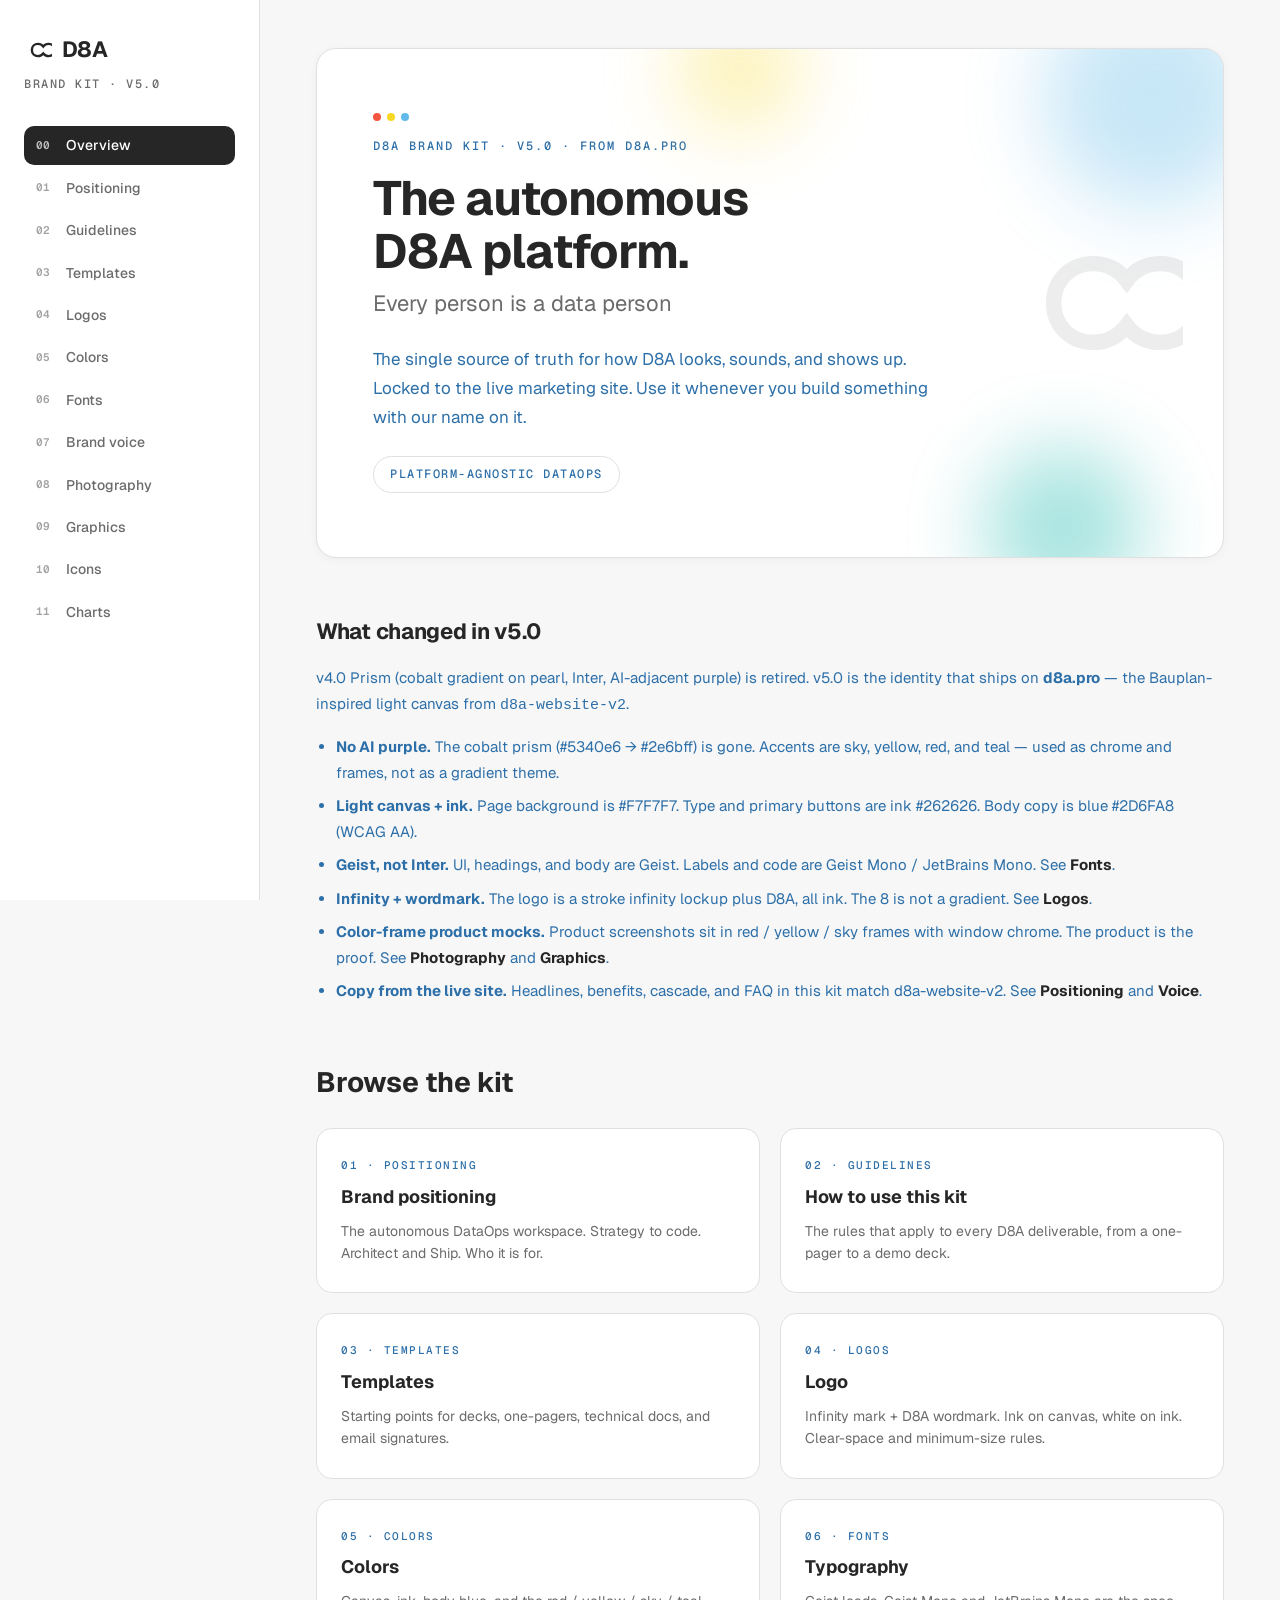
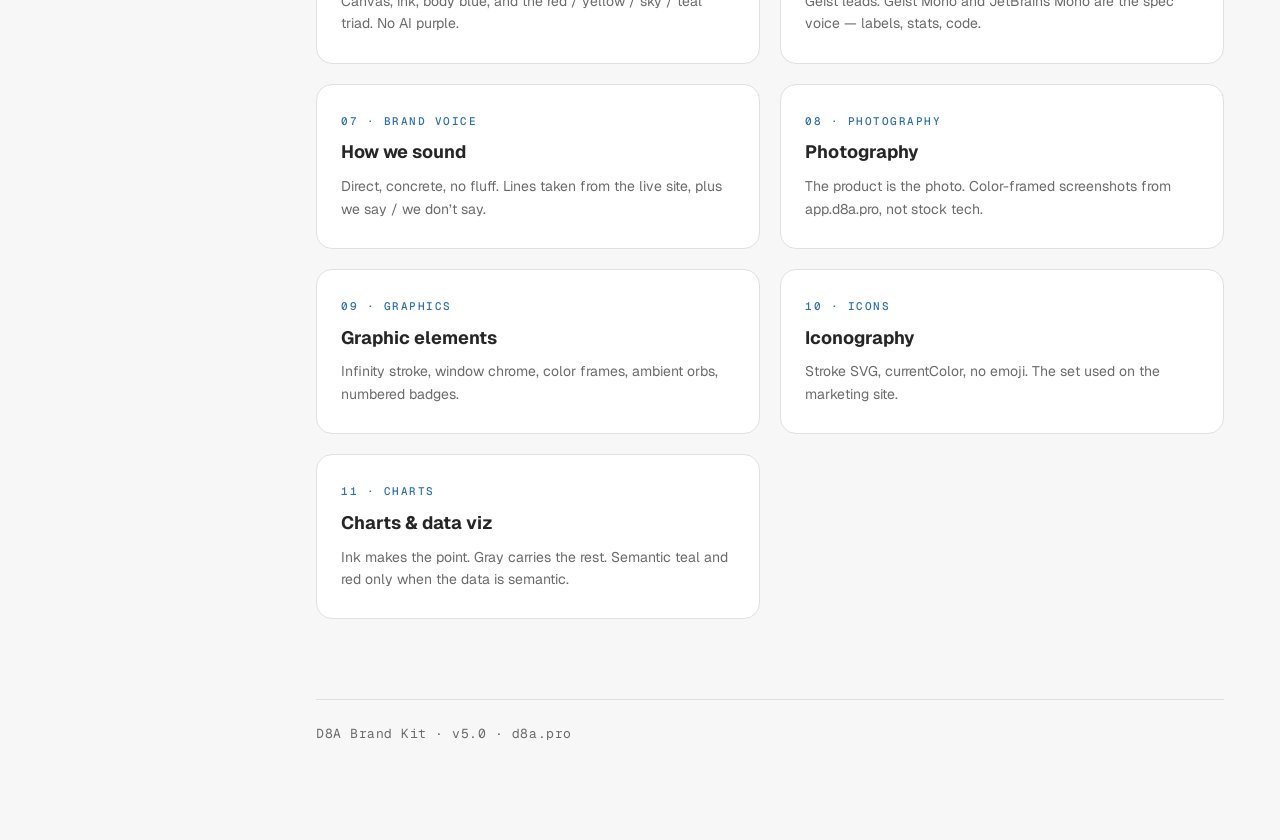
==== commit a3820ed6: "Brand Kit v5.0: lock identity to d8a-website-v2 / d8a.pro Retire Prism (cobalt gradient, pearl, Inte" ====
--- a/index.html
+++ b/index.html
@@ -5,18 +5,23 @@
   <meta name="viewport" content="width=device-width, initial-scale=1.0">
   <title>Overview &middot; D8A Brand Kit</title>
   <link rel="preconnect" href="https://fonts.googleapis.com">
-  <link href="https://fonts.googleapis.com/css2?family=Inter:wght@400;500;600;700;800;900&family=JetBrains+Mono:wght@400;500&display=swap" rel="stylesheet">
+  <link rel="preconnect" href="https://fonts.gstatic.com" crossorigin>
+  <link href="https://fonts.googleapis.com/css2?family=Geist:wght@400;500;600;700&family=Geist+Mono:wght@400;500&family=JetBrains+Mono:wght@400;500&display=swap" rel="stylesheet">
   <link rel="stylesheet" href="css/style.css">
 </head>
 <body>
   <div class="shell">
 
-    <!-- Sidebar -->
     <aside class="sidebar">
       <div class="sidebar-brand">
-        <h1>D<b>8</b>A</h1>
+        <h1>
+          <span class="logo-mark" aria-hidden="true">
+            <svg xmlns="http://www.w3.org/2000/svg" viewBox="0 0 64 64" fill="none"><path d="M18 32c0-8 6-14 14-14 5 0 9 2 12 6 3-4 7-6 12-6 8 0 14 6 14 14s-6 14-14 14c-5 0-9-2-12-6-3 4-7 6-12 6-8 0-14-6-14-14z" stroke="currentColor" stroke-width="5.5" stroke-linecap="round"/></svg>
+          </span>
+          D8A
+        </h1>
       </div>
-      <div class="sidebar-version">Brand Kit &middot; v4.0</div>
+      <div class="sidebar-version">Brand Kit &middot; v5.0</div>
       <nav>
         <a href="index.html" class="active"><span class="nav-num">00</span> Overview</a>
         <a href="positioning.html"><span class="nav-num">01</span> Positioning</a>
@@ -33,44 +38,49 @@
       </nav>
     </aside>
 
-    <!-- Main -->
     <main class="main">
 
-      <!-- Hero -->
       <div class="hero">
-        <div class="section-label">D8A Brand Kit &middot; v4.0 &middot; Prism</div>
-        <h2>Ship <span class="grad">data</span>, not excuses.</h2>
-        <div class="tagline-sub">DataOps how it always should have been.</div>
+        <div class="hero-orbs" aria-hidden="true">
+          <span class="hero-orb hero-orb--sky"></span>
+          <span class="hero-orb hero-orb--teal"></span>
+          <span class="hero-orb hero-orb--yellow"></span>
+        </div>
+        <div class="hero-dots" aria-hidden="true"><i></i><i></i><i></i></div>
+        <div class="section-label">D8A Brand Kit &middot; v5.0 &middot; from d8a.pro</div>
+        <h2>The autonomous<br>D8A platform.</h2>
+        <div class="tagline-sub">Every person is a data person</div>
         <p class="intro">
           The single source of truth for how D8A looks, sounds, and shows up.
-          Use it whenever you build something with our name on it.
+          Locked to the live marketing site. Use it whenever you build something with our name on it.
         </p>
         <span class="badge">Platform-agnostic DataOps</span>
-        <div class="hero-motif">&infin;</div>
+        <div class="hero-motif" aria-hidden="true">
+          <svg xmlns="http://www.w3.org/2000/svg" viewBox="0 0 64 64" fill="none"><path d="M18 32c0-8 6-14 14-14 5 0 9 2 12 6 3-4 7-6 12-6 8 0 14 6 14 14s-6 14-14 14c-5 0-9-2-12-6-3 4-7 6-12 6-8 0-14-6-14-14z" stroke="currentColor" stroke-width="5.5" stroke-linecap="round"/></svg>
+        </div>
       </div>
 
-      <!-- What changed -->
       <div class="section">
-        <h3>What changed in v4.0 &mdash; Prism</h3>
-        <p class="mb-16">v1.0 was the monochrome chassis. Earlier accents &mdash; a polite green, a blunt red &mdash; were the wrong <em>shape</em> for what D8A is. v4.0 makes the accent a <strong>prism</strong>: a cobalt-to-blue gradient on a light pearl canvas. One truth, refracted into a spectrum &mdash; exactly what platform-agnostic means.</p>
+        <h3>What changed in v5.0</h3>
+        <p class="mb-16">v4.0 Prism (cobalt gradient on pearl, Inter, AI-adjacent purple) is retired. v5.0 is the identity that ships on <strong>d8a.pro</strong> &mdash; the Bauplan-inspired light canvas from <code>d8a-website-v2</code>.</p>
         <ul>
-          <li><strong>The prism (Cobalt &rarr; Blue)</strong> &mdash; the accent is a gradient, not a hex. #5340e6 &rarr; #2e6bff, disciplined to one statement per surface. See <a href="colors.html" class="text-accent"><strong>Colors</strong></a>.</li>
-          <li><strong>Light-led</strong> &mdash; the canvas is Pearl (#fbfaff) with an ambient Signal Mesh; Ink is the secondary surface for depth. The brand shows up bright, not dark.</li>
-          <li><strong>Soft &amp; dimensional</strong> &mdash; rounded corners, frosted glass, soft prism glow. The opposite of blunt; premium, current, confident.</li>
-          <li><strong>The one-weapon rule</strong> &mdash; kept: exactly one prism <em>statement</em> per surface; mesh, tints, and fades are atmosphere and don&rsquo;t count.</li>
-          <li><strong>The spec voice &amp; the pulse</strong> &mdash; JetBrains Mono for labels and stats; the prism pulse traveling the infinity loop; the gradient 8 in the wordmark. See <a href="fonts.html"><strong>Fonts</strong></a> and <a href="logos.html"><strong>Logos</strong></a>.</li>
+          <li><strong>No AI purple.</strong> The cobalt prism (#5340e6 &rarr; #2e6bff) is gone. Accents are sky, yellow, red, and teal &mdash; used as chrome and frames, not as a gradient theme.</li>
+          <li><strong>Light canvas + ink.</strong> Page background is #F7F7F7. Type and primary buttons are ink #262626. Body copy is blue #2D6FA8 (WCAG AA).</li>
+          <li><strong>Geist, not Inter.</strong> UI, headings, and body are Geist. Labels and code are Geist Mono / JetBrains Mono. See <a href="fonts.html"><strong>Fonts</strong></a>.</li>
+          <li><strong>Infinity + wordmark.</strong> The logo is a stroke infinity lockup plus D8A, all ink. The 8 is not a gradient. See <a href="logos.html"><strong>Logos</strong></a>.</li>
+          <li><strong>Color-frame product mocks.</strong> Product screenshots sit in red / yellow / sky frames with window chrome. The product is the proof. See <a href="photos.html"><strong>Photography</strong></a> and <a href="graphics.html"><strong>Graphics</strong></a>.</li>
+          <li><strong>Copy from the live site.</strong> Headlines, benefits, cascade, and FAQ in this kit match d8a-website-v2. See <a href="positioning.html"><strong>Positioning</strong></a> and <a href="voice.html"><strong>Voice</strong></a>.</li>
         </ul>
       </div>
 
-      <!-- Browse -->
-      <h2 style="font-size:28px; font-weight:800; margin-bottom:24px;">Browse the kit</h2>
+      <h2 style="font-size:28px; font-weight:700; margin-bottom:24px;">Browse the kit</h2>
 
       <div class="index-grid">
 
         <a href="positioning.html" class="index-card">
           <div class="num">01 &middot; Positioning</div>
           <h3>Brand positioning</h3>
-          <p>Value proposition, ideal customer profile, customer pains and gains.</p>
+          <p>The autonomous DataOps workspace. Strategy to code. Architect and Ship. Who it is for.</p>
         </a>
 
         <a href="guidelines.html" class="index-card">
@@ -88,54 +98,54 @@
         <a href="logos.html" class="index-card">
           <div class="num">04 &middot; Logos</div>
           <h3>Logo</h3>
-          <p>Wordmark with the prism 8. On light, on ink. With clear-space and minimum-size rules.</p>
+          <p>Infinity mark + D8A wordmark. Ink on canvas, white on ink. Clear-space and minimum-size rules.</p>
         </a>
 
         <a href="colors.html" class="index-card">
           <div class="num">05 &middot; Colors</div>
           <h3>Colors</h3>
-          <p>Pearl &amp; ink + the Cobalt prism &mdash; the gradient accent, the one-weapon rule, and the light-led dual system.</p>
+          <p>Canvas, ink, body blue, and the red / yellow / sky / teal triad. No AI purple.</p>
         </a>
 
         <a href="fonts.html" class="index-card">
           <div class="num">06 &middot; Fonts</div>
           <h3>Typography</h3>
-          <p>Inter leads. JetBrains Mono is the spec voice &mdash; labels, stats, code. Every size rendered live.</p>
+          <p>Geist leads. Geist Mono and JetBrains Mono are the spec voice &mdash; labels, stats, code.</p>
         </a>
 
         <a href="voice.html" class="index-card">
           <div class="num">07 &middot; Brand voice</div>
           <h3>How we sound</h3>
-          <p>Direct, positive, no-fluff. Voice principles and we say / we don't say pairs.</p>
+          <p>Direct, concrete, no fluff. Lines taken from the live site, plus we say / we don&rsquo;t say.</p>
         </a>
 
         <a href="photos.html" class="index-card">
           <div class="num">08 &middot; Photography</div>
           <h3>Photography</h3>
-          <p>Abstract data visuals, dark moody tech, clean minimal. The three D8A moods.</p>
+          <p>The product is the photo. Color-framed screenshots from app.d8a.pro, not stock tech.</p>
         </a>
 
         <a href="graphics.html" class="index-card">
           <div class="num">09 &middot; Graphics</div>
           <h3>Graphic elements</h3>
-          <p>The infinity symbol, line art, and the signal pulse &mdash; the prism segment traveling the loop.</p>
+          <p>Infinity stroke, window chrome, color frames, ambient orbs, numbered badges.</p>
         </a>
 
         <a href="icons.html" class="index-card">
           <div class="num">10 &middot; Icons</div>
           <h3>Iconography</h3>
-          <p>The icon family we use and the style rules that keep them consistent.</p>
+          <p>Stroke SVG, currentColor, no emoji. The set used on the marketing site.</p>
         </a>
 
         <a href="charts.html" class="index-card">
           <div class="num">11 &middot; Charts</div>
           <h3>Charts &amp; data viz</h3>
-          <p>Gray carries the data, the prism makes the point. One hero series per chart.</p>
+          <p>Ink makes the point. Gray carries the rest. Semantic teal and red only when the data is semantic.</p>
         </a>
 
       </div>
 
-      <div class="footer">D8A Brand Kit &middot; v4.0 &middot; d8a.pro</div>
+      <div class="footer">D8A Brand Kit &middot; v5.0 &middot; d8a.pro</div>
 
     </main>
   </div>
--- a/css/style.css
+++ b/css/style.css
@@ -1,67 +1,73 @@
 /* =========================================================
    D8A Brand Kit — style.css
-   Prism · Cobalt gradient accent · Light-led
-   The accent is a prism, not a hex. One truth, every facet.
+   v5.0 · sourced from d8a-website-v2 / d8a.pro
+   Light canvas, ink type, blue body, triad frames.
+   No AI purple.
    ========================================================= */
 
 /* --- Custom Properties ---------------------------------- */
 :root {
-  /* Neutrals — pearl & ink, biased slightly toward the accent */
-  --pearl:       #fbfaff;  /* the canvas — white with a whisper of indigo */
-  --mist:        #f3f1fb;  /* raised / hover panel */
-  --ink:         #15121f;  /* near-black, violet bias — headings, ink surfaces */
-  --ink-2:       #1c1733;  /* ink gradient endpoint */
-  --mauve:       #6c6781;  /* muted text, captions */
-  --line:        #e7e3f2;  /* hairlines, borders */
+  /* Surfaces */
+  --canvas:      #f7f7f7;  /* page background */
+  --surface:     #ffffff;  /* cards / mocks */
+  --tray:        #ececec;  /* recessed panels */
+  --ink:         #262626;  /* headings, primary buttons, wordmark */
+  --ink-2:       #2f2f2f;  /* ink hover / secondary dark */
+  --muted:       #6b6b6b;  /* secondary notes */
+  --line:        #e0e0e0;  /* dividers */
   --white:       #ffffff;
-
-  /* Structural gray ramp (kept for docs, code, neutral fills) */
+  --badge:       #6b7280;
+
+  /* Structural gray ramp */
   --gray-950:    #171717;
   --gray-800:    #262626;
   --gray-700:    #404040;
-  --gray-600:    #4b4757;  /* body copy — violet-grey, readable on pearl */
+  --gray-600:    #525252;
   --gray-500:    #737373;
   --gray-400:    #a3a3a3;
   --gray-300:    #d4d4d4;
   --gray-200:    #e5e5e5;
   --gray-100:    #f5f5f5;
 
-  /* Cobalt — the prism. The accent is a gradient, not a single colour. */
-  --cobalt-500:  #5340e6;  /* gradient start (indigo) */
-  --blue-500:    #2e6bff;  /* gradient end (blue) */
-  --cobalt-600:  #4536d6;  /* solo accent — links, small marks (AA on white) */
-  --cobalt-700:  #372cb0;  /* hover / deepest */
-  --cobalt-tint: #eef0ff;  /* subtle fill on light */
-  --flash:       #9db4ff;  /* light accent for ink surfaces */
-
-  --accent:      var(--cobalt-600);
-  --accent-soft: var(--cobalt-tint);
-
-  /* Prism recipes — the gradient in its four sanctioned forms */
-  --grad:        linear-gradient(110deg, #5340e6 0%, #2e6bff 100%);          /* fills: CTAs, hero series */
-  --grad-text:   linear-gradient(110deg, #5340e6 0%, #2e6bff 100%);          /* clipped text, large only */
-  --grad-fade:   linear-gradient(180deg, rgba(83,64,230,0.22) 0%, rgba(46,107,255,0) 100%); /* chart fills, tails */
-  --ink-grad:    linear-gradient(160deg, #15121f 0%, #1c1733 100%);          /* secondary ink canvas */
-  --mesh:        radial-gradient(42% 62% at 88% 4%, rgba(83,64,230,0.16) 0%, rgba(83,64,230,0) 70%),
-                 radial-gradient(38% 54% at 100% 42%, rgba(46,107,255,0.13) 0%, rgba(46,107,255,0) 72%);
-  --glow:        0 20px 54px -26px rgba(74,54,214,0.45);   /* soft coloured lift — on-brand in this world */
+  /* Signature blues */
+  --blue-text:   #2d6fa8;  /* body copy — WCAG AA on canvas */
+  --sky:         #61bae9;  /* accent / code strings / chrome */
+  --sky-deep:    #2e86d1;  /* deeper sky for frames */
+
+  /* Brand triads — chrome, frames, orbs. Never the canvas. */
+  --yellow:      #f8d823;
+  --red:         #f5563f;
+  --teal:        #00b1a6;
+
+  /* Medallion chips only */
+  --bronze:      #b0764a;
+  --silver:      #9aa2ad;
+  --gold:        #c9a13b;
+
+  /* Dark-surface companion */
+  --dark-sub:    #a4bcd8;
+
+  --accent:      var(--blue-text);
+  --accent-soft: #e8f3fa;
+
+  --shadow:      0 2px 10px rgba(0,0,0,.04);
+  --shadow-lg:   0 8px 30px rgba(0,0,0,.18);
+  --glow:        var(--shadow);
 
   /* Semantic */
-  --bg:          var(--pearl);
+  --bg:          var(--canvas);
   --fg:          var(--ink);
-  --muted:       var(--mauve);
   --border:      var(--line);
-  --surface:     #ffffff;
-
-  /* Typography */
-  --font-body:   'Inter', -apple-system, BlinkMacSystemFont, 'Segoe UI', sans-serif;
-  --font-mono:   'JetBrains Mono', 'Fira Code', 'Consolas', monospace;
+
+  /* Typography — live site: Geist + Geist Mono / JetBrains Mono */
+  --font-body:   'Geist', 'Inter', system-ui, -apple-system, sans-serif;
+  --font-mono:   'Geist Mono', 'JetBrains Mono', ui-monospace, monospace;
 
   /* Spacing */
   --sidebar-w:   260px;
   --content-max: 960px;
-  --radius:      12px;  /* v4.0: soft corners — light, dimensional, premium */
-  --radius-sm:   8px;
+  --radius:      16px;
+  --radius-sm:   10px;
 }
 
 /* --- Reset ---------------------------------------------- */
@@ -108,21 +114,27 @@
 }
 
 .sidebar-brand h1 {
-  font-size: 24px;
-  font-weight: 800;
-  letter-spacing: -0.5px;
-  color: var(--ink);
-}
-
-/* the 8 carries the prism, everywhere the wordmark is set in HTML as D<b>8</b>A */
-.sidebar-brand h1 b,
-.logo-text b,
-.mark-8 {
-  font-weight: inherit;
-  background: linear-gradient(110deg, #5340e6, #2e6bff);
-  -webkit-background-clip: text;
-  background-clip: text;
-  color: transparent;
+  display: flex;
+  align-items: center;
+  gap: 10px;
+  font-size: 22px;
+  font-weight: 700;
+  letter-spacing: -0.03em;
+  color: var(--ink);
+}
+
+.logo-mark {
+  display: inline-flex;
+  width: 28px;
+  height: 28px;
+  color: var(--ink);
+  flex-shrink: 0;
+}
+
+.logo-mark svg {
+  width: 100%;
+  height: 100%;
+  display: block;
 }
 
 .sidebar-version {
@@ -149,30 +161,31 @@
   border-radius: var(--radius-sm);
   font-size: 14px;
   font-weight: 500;
-  color: var(--gray-600);
-  transition: background 120ms ease, color 120ms ease;
+  color: var(--muted);
+  transition: background 150ms ease, color 150ms ease;
 }
 
 .sidebar nav a:hover {
-  background: var(--mist);
+  background: var(--tray);
   color: var(--fg);
 }
 
 .sidebar nav a.active {
-  background: var(--grad);
+  background: var(--ink);
   color: #fff;
 }
 
 .nav-num {
   font-size: 11px;
   font-weight: 600;
+  font-family: var(--font-mono);
   font-variant-numeric: tabular-nums;
   color: var(--gray-400);
   min-width: 18px;
 }
 
 .sidebar nav a.active .nav-num {
-  color: rgba(255, 255, 255, 0.75);
+  color: rgba(255, 255, 255, 0.7);
 }
 
 /* --- Main ----------------------------------------------- */
@@ -193,13 +206,13 @@
   font-weight: 500;
   text-transform: uppercase;
   letter-spacing: 2px;
-  color: var(--cobalt-600);
+  color: var(--blue-text);
   margin-bottom: 12px;
 }
 
 .page-header h2 {
   font-size: 36px;
-  font-weight: 800;
+  font-weight: 700;
   letter-spacing: -0.5px;
   line-height: 1.15;
   margin-bottom: 16px;
@@ -208,14 +221,14 @@
 
 .page-header .intro {
   font-size: 17px;
-  color: var(--gray-600);
+  color: var(--blue-text);
   max-width: 640px;
   line-height: 1.7;
 }
 
-/* --- Hero (overview) — light, prism, glass -------------- */
+/* --- Hero (overview) ------------------------------------ */
 .hero {
-  background: var(--mesh), var(--pearl);
+  background: var(--surface);
   color: var(--ink);
   border: 1px solid var(--line);
   border-radius: 20px;
@@ -223,7 +236,7 @@
   margin-bottom: 56px;
   position: relative;
   overflow: hidden;
-  box-shadow: var(--glow);
+  box-shadow: var(--shadow);
 }
 
 .hero .section-label {
@@ -232,13 +245,13 @@
   font-weight: 500;
   text-transform: uppercase;
   letter-spacing: 2px;
-  color: var(--cobalt-600);
+  color: var(--blue-text);
   margin-bottom: 16px;
 }
 
 .hero h2 {
   font-size: 48px;
-  font-weight: 800;
+  font-weight: 700;
   letter-spacing: -1px;
   line-height: 1.1;
   margin-bottom: 8px;
@@ -247,22 +260,19 @@
 }
 
 .hero h2 .grad {
-  background: var(--grad-text);
-  -webkit-background-clip: text;
-  background-clip: text;
-  color: transparent;
+  color: var(--blue-text);
 }
 
 .hero .tagline-sub {
   font-size: 22px;
   font-weight: 400;
-  color: var(--mauve);
+  color: var(--muted);
   margin-bottom: 24px;
 }
 
 .hero .intro {
   font-size: 17px;
-  color: var(--mauve);
+  color: var(--blue-text);
   max-width: 560px;
   line-height: 1.7;
 }
@@ -271,7 +281,7 @@
   display: inline-block;
   background: var(--white);
   border: 1px solid var(--line);
-  color: var(--cobalt-600);
+  color: var(--blue-text);
   font-family: var(--font-mono);
   font-size: 12px;
   font-weight: 500;
@@ -284,17 +294,39 @@
 
 .hero-motif {
   position: absolute;
-  right: 48px;
+  right: 40px;
   top: 50%;
   transform: translateY(-50%);
   opacity: 0.08;
-  font-size: 200px;
-  font-weight: 900;
-  line-height: 1;
-  color: var(--cobalt-500);
+  width: 180px;
+  height: 180px;
+  color: var(--ink);
   pointer-events: none;
   user-select: none;
 }
+
+.hero-motif svg {
+  width: 100%;
+  height: 100%;
+}
+
+.hero-orbs {
+  position: absolute;
+  inset: 0;
+  pointer-events: none;
+  overflow: hidden;
+}
+
+.hero-orb {
+  position: absolute;
+  border-radius: 50%;
+  filter: blur(40px);
+  opacity: 0.35;
+}
+
+.hero-orb--sky    { width: 220px; height: 220px; background: var(--sky);    right: -40px; top: -60px; }
+.hero-orb--teal   { width: 160px; height: 160px; background: var(--teal);   right: 80px;  bottom: -50px; }
+.hero-orb--yellow { width: 120px; height: 120px; background: var(--yellow); left: 40%;    top: -40px; }
 
 /* --- Section -------------------------------------------- */
 .section {
@@ -319,7 +351,7 @@
 .section p,
 .section li {
   font-size: 15px;
-  color: var(--gray-600);
+  color: var(--blue-text);
   line-height: 1.7;
 }
 
@@ -331,6 +363,11 @@
 .section ul li,
 .section ol li {
   margin-bottom: 8px;
+}
+
+.section a.text-accent,
+.section a strong {
+  color: var(--ink);
 }
 
 /* --- Index Grid ----------------------------------------- */
@@ -350,9 +387,8 @@
 }
 
 .index-card:hover {
-  border-color: transparent;
-  box-shadow: var(--glow);
-  transform: translateY(-2px);
+  box-shadow: var(--shadow);
+  transform: translateY(-1px);
 }
 
 .index-card .num {
@@ -361,7 +397,7 @@
   font-weight: 500;
   text-transform: uppercase;
   letter-spacing: 1.5px;
-  color: var(--cobalt-600);
+  color: var(--blue-text);
   margin-bottom: 8px;
 }
 
@@ -374,7 +410,7 @@
 
 .index-card p {
   font-size: 14px;
-  color: var(--mauve);
+  color: var(--muted);
   line-height: 1.6;
 }
 
@@ -391,12 +427,11 @@
   overflow: hidden;
   cursor: pointer;
   background: var(--white);
-  transition: border-color 150ms ease, box-shadow 200ms ease;
+  transition: box-shadow 200ms ease;
 }
 
 .swatch:hover {
-  border-color: transparent;
-  box-shadow: var(--glow);
+  box-shadow: var(--shadow);
 }
 
 .swatch .color {
@@ -422,7 +457,7 @@
 
 .swatch .usage {
   font-size: 12px;
-  color: var(--mauve);
+  color: var(--muted);
   margin-top: 6px;
 }
 
@@ -447,11 +482,18 @@
   text-transform: uppercase;
   letter-spacing: 1px;
   color: var(--muted);
+  font-family: var(--font-body);
 }
 
 .color-table td {
   font-family: var(--font-mono);
   font-size: 13px;
+  color: var(--ink);
+}
+
+.color-table td:first-child {
+  font-family: var(--font-body);
+  font-weight: 600;
 }
 
 /* --- Type Specimen -------------------------------------- */
@@ -489,7 +531,7 @@
 }
 
 .do-card {
-  border-top: 3px solid var(--cobalt-600);
+  border-top: 3px solid var(--teal);
 }
 
 .dont-card {
@@ -505,7 +547,7 @@
   margin-bottom: 12px;
 }
 
-.do-card .label { color: var(--cobalt-700); }
+.do-card .label { color: var(--teal); }
 .dont-card .label { color: var(--gray-400); }
 
 .do-card blockquote,
@@ -564,6 +606,7 @@
 .gain-card .num {
   font-size: 11px;
   font-weight: 700;
+  font-family: var(--font-mono);
   color: var(--muted);
   margin-bottom: 6px;
 }
@@ -578,7 +621,7 @@
 .pain-card p,
 .gain-card p {
   font-size: 13px;
-  color: var(--mauve);
+  color: var(--muted);
   line-height: 1.6;
 }
 
@@ -602,7 +645,7 @@
   font-family: var(--font-mono);
   font-size: 14px;
   font-weight: 700;
-  color: var(--cobalt-600);
+  color: var(--blue-text);
   min-width: 32px;
 }
 
@@ -614,7 +657,7 @@
 
 .rule .rule-body p {
   font-size: 14px;
-  color: var(--mauve);
+  color: var(--muted);
   line-height: 1.6;
 }
 
@@ -634,12 +677,13 @@
   border-radius: var(--radius-sm);
   background: var(--white);
   font-size: 14px;
+  color: var(--ink);
 }
 
 .checklist-item .check {
   width: 20px;
   height: 20px;
-  border: 2px solid var(--cobalt-500);
+  border: 2px solid var(--ink);
   border-radius: 6px;
   flex-shrink: 0;
 }
@@ -666,14 +710,14 @@
 
 .icp-card p {
   font-size: 14px;
-  color: var(--mauve);
+  color: var(--muted);
   line-height: 1.6;
 }
 
-/* --- Code Block (secondary ink surface) ----------------- */
+/* --- Code Block ----------------------------------------- */
 .code-block {
-  background: var(--ink-grad);
-  color: #d9d5ea;
+  background: var(--ink);
+  color: var(--dark-sub);
   border-radius: var(--radius);
   padding: 20px 24px;
   font-family: var(--font-mono);
@@ -686,7 +730,7 @@
 /* --- Photo Grid ----------------------------------------- */
 .photo-grid {
   display: grid;
-  grid-template-columns: repeat(3, 1fr);
+  grid-template-columns: repeat(2, 1fr);
   gap: 16px;
 }
 
@@ -699,18 +743,24 @@
 
 .photo-card .placeholder {
   height: 180px;
-  background: var(--mist);
+  background: var(--tray);
   display: flex;
   align-items: center;
   justify-content: center;
-  color: var(--mauve);
+  color: var(--muted);
   font-size: 13px;
+}
+
+.photo-card img {
+  width: 100%;
+  height: auto;
+  display: block;
 }
 
 .photo-card .caption {
   padding: 12px 16px;
   font-size: 13px;
-  color: var(--mauve);
+  color: var(--muted);
 }
 
 /* --- Logo Display --------------------------------------- */
@@ -732,14 +782,28 @@
 }
 
 .logo-card.bg-white  { background: #ffffff; }
-.logo-card.bg-light  { background: var(--mist); }
+.logo-card.bg-light  { background: var(--canvas); }
 .logo-card.bg-dark   { background: var(--ink); color: #fff; }
-.logo-card.bg-black  { background: var(--ink-grad); color: #fff; }
+.logo-card.bg-black  { background: #171717; color: #fff; }
+
+.logo-card .logo-lockup {
+  display: flex;
+  align-items: center;
+  gap: 12px;
+  font-size: 36px;
+  font-weight: 700;
+  letter-spacing: -0.03em;
+}
+
+.logo-card .logo-lockup .logo-mark {
+  width: 40px;
+  height: 40px;
+}
 
 .logo-card .logo-text {
   font-size: 42px;
-  font-weight: 900;
-  letter-spacing: -1px;
+  font-weight: 700;
+  letter-spacing: -0.03em;
 }
 
 .logo-card .variant-label {
@@ -756,7 +820,12 @@
 
 .logo-card.bg-dark .variant-label,
 .logo-card.bg-black .variant-label {
-  color: var(--flash);
+  color: var(--dark-sub);
+}
+
+.logo-card.bg-dark .logo-mark,
+.logo-card.bg-black .logo-mark {
+  color: #fff;
 }
 
 /* --- Chart Palette -------------------------------------- */
@@ -826,7 +895,7 @@
 }
 
 .canvas-demo.dark {
-  background: var(--mesh), var(--ink-grad);
+  background: var(--ink);
   border-color: var(--ink);
 }
 
@@ -836,17 +905,17 @@
   font-weight: 500;
   text-transform: uppercase;
   letter-spacing: 1.5px;
-  color: var(--cobalt-600);
+  color: var(--blue-text);
   margin-bottom: 12px;
 }
 
 .canvas-demo.dark .demo-eyebrow {
-  color: var(--flash);
+  color: var(--dark-sub);
 }
 
 .canvas-demo .demo-headline {
   font-size: 24px;
-  font-weight: 800;
+  font-weight: 700;
   letter-spacing: -0.5px;
   line-height: 1.2;
   color: var(--ink);
@@ -860,76 +929,152 @@
 .canvas-demo .demo-body {
   font-size: 14px;
   line-height: 1.6;
-  color: var(--gray-600);
+  color: var(--blue-text);
   margin-bottom: 20px;
 }
 
 .canvas-demo.dark .demo-body {
-  color: #b7b1c9;
+  color: var(--dark-sub);
 }
 
 .demo-cta {
   display: inline-block;
-  font-size: 14px;
+  font-size: 13px;
   font-weight: 600;
+  letter-spacing: 0.04em;
+  text-transform: uppercase;
   padding: 11px 22px;
   border-radius: 999px;
-  background: var(--grad);
+  background: var(--ink);
   color: #fff;
-  box-shadow: var(--glow);
-}
-
-/* --- Glass card (frosted, over mesh) -------------------- */
-.glass {
-  position: relative;
-  border-radius: var(--radius);
-  border: 1px solid rgba(255,255,255,0.6);
-  background: rgba(255,255,255,0.55);
-  -webkit-backdrop-filter: blur(14px);
-  backdrop-filter: blur(14px);
-  box-shadow: 0 20px 60px -30px rgba(80,50,140,0.4);
-  padding: 24px;
-}
-
-/* --- Signal pulse (graphics page) ----------------------- */
-.pulse-path {
-  stroke-dasharray: 60 340;
-  animation: d8a-pulse 3s linear infinite;
-}
-
-.pulse-tail {
-  stroke-dasharray: 120 280;
-  opacity: 0.28;
-  animation: d8a-pulse 3s linear infinite;
-  animation-delay: 0.12s;
-}
-
-@keyframes d8a-pulse {
-  to { stroke-dashoffset: -400; }
-}
-
-@media (prefers-reduced-motion: reduce) {
-  .pulse-path, .pulse-tail { animation: none; }
-}
-
-/* --- Prism text & marks --------------------------------- */
-.swatch .color.on-ink {
-  background: var(--ink);
-}
-
-.grad-text,
-.mark-grad {
-  background: var(--grad-text);
-  -webkit-background-clip: text;
-  background-clip: text;
-  color: transparent;
-  width: fit-content;
-}
-
-/* gradient underline behind ink text — the "facet" emphasis mark */
-.underline-grad {
-  background: var(--grad) no-repeat 0 100% / 100% 0.14em;
-  padding-bottom: 0.04em;
+}
+
+.canvas-demo.dark .demo-cta {
+  background: #fff;
+  color: var(--ink);
+}
+
+/* --- Window chrome (product mocks) ---------------------- */
+.mock {
+  border-radius: 12px;
+  overflow: hidden;
+  background: var(--white);
+  box-shadow: var(--shadow-lg);
+  border: 1px solid var(--line);
+}
+
+.mock-bar {
+  display: flex;
+  align-items: center;
+  gap: 6px;
+  padding: 10px 14px;
+  background: #fafafa;
+  border-bottom: 1px solid var(--line);
+}
+
+.mock-bar i {
+  width: 10px;
+  height: 10px;
+  border-radius: 50%;
+  display: inline-block;
+}
+
+.mock-bar .d-red    { background: var(--red); }
+.mock-bar .d-yellow { background: var(--yellow); }
+.mock-bar .d-blue   { background: var(--sky); }
+
+.mock-url {
+  margin-left: 8px;
+  font-family: var(--font-mono);
+  font-size: 11px;
+  color: var(--muted);
+}
+
+/* --- Color frames around product shots ------------------ */
+.color-frame {
+  padding: 10px;
+  border-radius: 22px;
+  box-shadow: var(--shadow);
+}
+
+.frame-a {
+  background: linear-gradient(115deg, var(--yellow) 0 26%, #3d8fd6 26% 100%);
+}
+.frame-b {
+  background: linear-gradient(245deg, var(--red) 0 22%, #3d8fd6 22% 78%, var(--yellow) 78% 100%);
+}
+.frame-c {
+  background: linear-gradient(205deg, var(--red) 0 24%, var(--yellow) 24% 62%, #3d8fd6 62% 100%);
+}
+.frame-d {
+  background: linear-gradient(115deg, #3d8fd6 0 70%, var(--yellow) 70% 100%);
+}
+
+.color-frame .mock {
+  box-shadow: none;
+}
+
+/* --- Chrome dots (hero-dots) ---------------------------- */
+.hero-dots {
+  display: flex;
+  gap: 6px;
+  margin-bottom: 16px;
+}
+
+.hero-dots i {
+  width: 8px;
+  height: 8px;
+  border-radius: 50%;
+}
+
+.hero-dots i:nth-child(1) { background: var(--red); }
+.hero-dots i:nth-child(2) { background: var(--yellow); }
+.hero-dots i:nth-child(3) { background: var(--sky); }
+
+/* --- Icon preview --------------------------------------- */
+.icon-preview {
+  display: grid;
+  grid-template-columns: repeat(auto-fill, minmax(120px, 1fr));
+  gap: 12px;
+}
+
+.icon-cell {
+  border: 1px solid var(--line);
+  border-radius: var(--radius-sm);
+  padding: 20px 12px 14px;
+  text-align: center;
+  background: var(--white);
+}
+
+.icon-cell svg {
+  width: 28px;
+  height: 28px;
+  margin: 0 auto 10px;
+  color: var(--ink);
+  display: block;
+}
+
+.icon-cell span {
+  font-family: var(--font-mono);
+  font-size: 11px;
+  color: var(--muted);
+}
+
+/* --- Chips ---------------------------------------------- */
+.chips {
+  display: flex;
+  flex-wrap: wrap;
+  gap: 8px;
+}
+
+.chip {
+  font-family: var(--font-mono);
+  font-size: 12px;
+  padding: 6px 10px;
+  border: 1px solid var(--line);
+  border-radius: 999px;
+  background: var(--white);
+  color: var(--ink);
 }
 
 /* --- Utility -------------------------------------------- */
@@ -941,7 +1086,8 @@
 .text-mono { font-family: var(--font-mono); }
 .text-muted { color: var(--muted); }
 .text-sm { font-size: 13px; }
-.text-accent, .text-red { color: var(--cobalt-600); }
+.text-accent, .text-red { color: var(--blue-text); }
+.body-blue { color: var(--blue-text); }
 
 /* --- Responsive ----------------------------------------- */
 @media (max-width: 900px) {
@@ -977,6 +1123,11 @@
     font-size: 32px;
   }
 
+  .hero-motif,
+  .hero-orbs {
+    display: none;
+  }
+
   .index-grid,
   .do-dont-grid,
   .two-col,
@@ -986,15 +1137,11 @@
   }
 
   .photo-grid {
-    grid-template-columns: 1fr 1fr;
-  }
-}
-
-@media (max-width: 600px) {
-  .photo-grid {
     grid-template-columns: 1fr;
   }
-
+}
+
+@media (max-width: 600px) {
   .swatch-grid {
     grid-template-columns: 1fr 1fr;
   }
@@ -1003,3 +1150,10 @@
     flex-wrap: wrap;
   }
 }
+
+@media (prefers-reduced-motion: reduce) {
+  * {
+    animation: none !important;
+    transition: none !important;
+  }
+}
